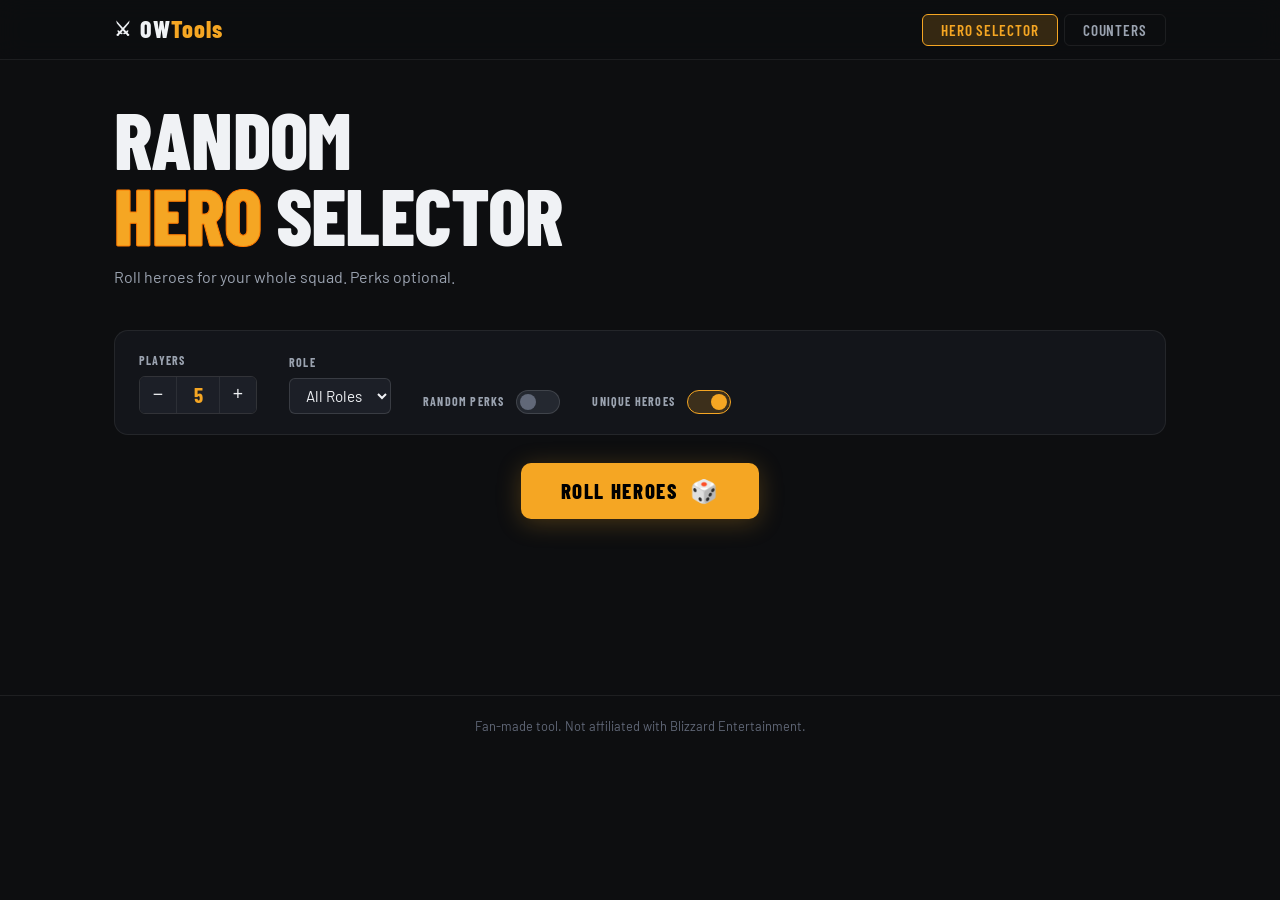
==== index.html @ 5c0a9e72 "Add files via upload" ====
<!DOCTYPE html>
<html lang="en">
<head>
  <meta charset="UTF-8" />
  <meta name="viewport" content="width=device-width, initial-scale=1.0" />
  <title>OW Hero Tools</title>
  <link rel="preconnect" href="https://fonts.googleapis.com" />
  <link rel="preconnect" href="https://fonts.gstatic.com" crossorigin />
  <link href="https://fonts.googleapis.com/css2?family=Barlow+Condensed:wght@400;600;700;800&family=Barlow:wght@400;500;600&display=swap" rel="stylesheet" />
  <link rel="stylesheet" href="style.css" />
</head>
<body>

  <!-- ======= SITE HEADER / NAV ======= -->
  <header class="site-header">
    <div class="header-inner">
      <a href="#" class="logo" onclick="showPage('selector'); return false;">
        <span class="logo-icon">⚔</span>
        <span class="logo-text">OW<span class="logo-accent">Tools</span></span>
      </a>
      <nav class="main-nav" aria-label="Main navigation">
        <button class="nav-btn active" data-page="selector" onclick="showPage('selector')">Hero Selector</button>
        <button class="nav-btn" data-page="counters" onclick="showPage('counters')">Counters</button>
      </nav>
    </div>
  </header>

  <main id="main-content">

    <!-- ====================== PAGE: HERO SELECTOR ====================== -->
    <section id="page-selector" class="page active" aria-label="Random Hero Selector">

      <div class="page-hero">
        <h1 class="page-title">Random<br /><em>Hero</em> Selector</h1>
        <p class="page-subtitle">Roll heroes for your whole squad. Perks optional.</p>
      </div>

      <!-- Controls -->
      <div class="controls-panel">
        <div class="control-group">
          <label class="control-label" for="player-count">Players</label>
          <div class="stepper" role="group" aria-label="Number of players">
            <button class="stepper-btn" id="dec-players" aria-label="Decrease players" onclick="changePlayerCount(-1)">−</button>
            <output class="stepper-val" id="player-count" aria-live="polite">5</output>
            <button class="stepper-btn" id="inc-players" aria-label="Increase players" onclick="changePlayerCount(1)">+</button>
          </div>
        </div>

        <div class="control-group">
          <label class="control-label" for="role-filter">Role</label>
          <select class="control-select" id="role-filter" onchange="applyFilters()">
            <option value="all">All Roles</option>
            <option value="Tank">Tank</option>
            <option value="Damage">Damage</option>
            <option value="Support">Support</option>
          </select>
        </div>

        <div class="control-group toggle-group">
          <label class="control-label" for="perks-toggle">Random Perks</label>
          <button
            class="toggle-btn"
            id="perks-toggle"
            role="switch"
            aria-checked="false"
            onclick="togglePerks()"
            aria-label="Toggle random perks"
          >
            <span class="toggle-knob"></span>
          </button>
        </div>

        <div class="control-group toggle-group">
          <label class="control-label" for="unique-toggle">Unique Heroes</label>
          <button
            class="toggle-btn"
            id="unique-toggle"
            role="switch"
            aria-checked="true"
            onclick="toggleUnique()"
            aria-label="Toggle unique heroes only"
          >
            <span class="toggle-knob"></span>
          </button>
        </div>
      </div>

      <!-- Roll button -->
      <div class="roll-wrap">
        <button class="roll-btn" id="roll-btn" onclick="rollHeroes()" aria-label="Roll random heroes">
          <span class="roll-btn-text">Roll Heroes</span>
          <span class="roll-btn-icon" aria-hidden="true">🎲</span>
        </button>
      </div>

      <!-- Results -->
      <section id="results-section" class="results-section" aria-label="Rolled hero results" aria-live="polite">
        <div class="results-grid" id="results-grid"></div>
      </section>

    </section>

    <!-- ====================== PAGE: COUNTERS ====================== -->
    <section id="page-counters" class="page" aria-label="Hero Counter Guide">

      <div class="page-hero">
        <h1 class="page-title">Hero<br /><em>Counters</em></h1>
        <p class="page-subtitle">Select a hero to see their matchups.</p>
      </div>

      <div class="counters-controls">
        <div class="search-wrap">
          <label class="sr-only" for="hero-search">Search heroes</label>
          <span class="search-icon" aria-hidden="true">🔍</span>
          <input type="search" id="hero-search" class="hero-search" placeholder="Search heroes…" oninput="filterCounterHeroes()" />
        </div>

        <div class="role-tabs" role="group" aria-label="Filter by role">
          <button class="role-tab active" data-role="all" onclick="setCounterRole('all', this)">All</button>
          <button class="role-tab" data-role="Tank" onclick="setCounterRole('Tank', this)">Tank</button>
          <button class="role-tab" data-role="Damage" onclick="setCounterRole('Damage', this)">Damage</button>
          <button class="role-tab" data-role="Support" onclick="setCounterRole('Support', this)">Support</button>
        </div>
      </div>

      <div class="hero-grid-wrap">
        <ul class="counter-hero-grid" id="counter-hero-grid" role="list" aria-label="Hero list"></ul>
      </div>

      <aside id="counter-detail" class="counter-detail" aria-label="Hero counter details" aria-live="polite"></aside>

    </section>

  </main>

  <footer class="site-footer">
    <p>Fan-made tool. Not affiliated with Blizzard Entertainment.</p>
  </footer>

  <script src="data.js"></script>
  <script src="app.js"></script>
</body>
</html>
---- style.css ----
/* ============================================================
   OW Hero Tools — style.css
   Dark, high-contrast, tactical aesthetic
   Fonts: Barlow Condensed (display) + Barlow (body)
   ============================================================ */

/* ─── Reset & Base ─── */
*, *::before, *::after { box-sizing: border-box; margin: 0; padding: 0; }

:root {
  --bg:        #0d0e10;
  --bg-2:      #13151a;
  --bg-3:      #1c1f27;
  --bg-4:      #242830;
  --border:    rgba(255,255,255,0.07);
  --border-md: rgba(255,255,255,0.13);
  --border-hi: rgba(255,255,255,0.22);

  --text:      #f0f2f5;
  --text-2:    #9ba3b0;
  --text-3:    #616878;

  --orange:    #f5a623;
  --orange-2:  #ff7a00;
  --orange-glow: rgba(245,166,35,0.18);
  --blue:      #4fc3f7;
  --blue-glow: rgba(79,195,247,0.15);
  --green:     #4caf7d;
  --green-bg:  rgba(76,175,125,0.12);
  --red:       #ef5350;
  --red-bg:    rgba(239,83,80,0.12);
  --purple:    #9b7cdb;

  --tank-color:    #4fc3f7;
  --damage-color:  #ef5350;
  --support-color: #4caf7d;

  --radius-sm: 6px;
  --radius-md: 10px;
  --radius-lg: 14px;
  --radius-xl: 20px;

  --font-display: 'Barlow Condensed', sans-serif;
  --font-body:    'Barlow', sans-serif;

  --header-h: 60px;
  --transition: 0.18s ease;
}

html { scroll-behavior: smooth; }

body {
  background: var(--bg);
  color: var(--text);
  font-family: var(--font-body);
  font-size: 16px;
  line-height: 1.6;
  min-height: 100vh;
  overflow-x: hidden;
}

/* ─── Screen-reader only ─── */
.sr-only {
  position: absolute;
  width: 1px; height: 1px;
  padding: 0; margin: -1px;
  overflow: hidden;
  clip: rect(0,0,0,0);
  white-space: nowrap;
  border: 0;
}

/* ─── Scrollbar ─── */
::-webkit-scrollbar { width: 6px; }
::-webkit-scrollbar-track { background: var(--bg-2); }
::-webkit-scrollbar-thumb { background: var(--bg-4); border-radius: 3px; }

/* ================================================================
   HEADER / NAV
   ================================================================ */
.site-header {
  position: sticky;
  top: 0;
  z-index: 100;
  height: var(--header-h);
  background: rgba(13,14,16,0.92);
  backdrop-filter: blur(12px);
  border-bottom: 1px solid var(--border);
}

.header-inner {
  max-width: 1100px;
  margin: 0 auto;
  padding: 0 1.5rem;
  height: 100%;
  display: flex;
  align-items: center;
  justify-content: space-between;
}

/* Logo */
.logo {
  display: flex;
  align-items: center;
  gap: 8px;
  text-decoration: none;
  font-family: var(--font-display);
  font-size: 1.5rem;
  font-weight: 800;
  letter-spacing: 0.04em;
  color: var(--text);
}
.logo-icon { font-size: 1.2rem; }
.logo-accent { color: var(--orange); }

/* Nav */
.main-nav { display: flex; gap: 6px; }

.nav-btn {
  background: transparent;
  border: 1px solid var(--border);
  color: var(--text-2);
  font-family: var(--font-display);
  font-size: 0.95rem;
  font-weight: 600;
  letter-spacing: 0.06em;
  text-transform: uppercase;
  padding: 6px 18px;
  border-radius: var(--radius-sm);
  cursor: pointer;
  transition: all var(--transition);
}
.nav-btn:hover { color: var(--text); border-color: var(--border-hi); background: var(--bg-3); }
.nav-btn.active {
  color: var(--orange);
  border-color: var(--orange);
  background: var(--orange-glow);
}

/* ================================================================
   PAGES
   ================================================================ */
.page { display: none; }
.page.active { display: block; }

main { max-width: 1100px; margin: 0 auto; padding: 2.5rem 1.5rem 4rem; }

/* ─── Page Hero ─── */
.page-hero { margin-bottom: 2.5rem; }

.page-title {
  font-family: var(--font-display);
  font-size: clamp(2.8rem, 7vw, 5rem);
  font-weight: 800;
  line-height: 0.95;
  letter-spacing: -0.01em;
  text-transform: uppercase;
  color: var(--text);
}
.page-title em {
  font-style: normal;
  color: var(--orange);
  -webkit-text-stroke: 1px var(--orange-2);
}

.page-subtitle {
  margin-top: 0.75rem;
  font-size: 1rem;
  color: var(--text-2);
}

/* ================================================================
   ROLE BADGES (shared)
   ================================================================ */
.hero-role-badge {
  display: inline-block;
  font-family: var(--font-display);
  font-size: 0.7rem;
  font-weight: 700;
  letter-spacing: 0.08em;
  text-transform: uppercase;
  padding: 2px 9px;
  border-radius: 99px;
}
.role-tank    { background: rgba(79,195,247,0.12); color: var(--tank-color);    border: 1px solid rgba(79,195,247,0.3); }
.role-damage  { background: rgba(239,83,80,0.12);  color: var(--damage-color);  border: 1px solid rgba(239,83,80,0.3); }
.role-support { background: rgba(76,175,125,0.12); color: var(--support-color); border: 1px solid rgba(76,175,125,0.3); }

/* ================================================================
   SELECTOR PAGE — CONTROLS
   ================================================================ */
.controls-panel {
  display: flex;
  flex-wrap: wrap;
  gap: 1rem 2rem;
  align-items: flex-end;
  background: var(--bg-2);
  border: 1px solid var(--border);
  border-radius: var(--radius-lg);
  padding: 1.25rem 1.5rem;
  margin-bottom: 1.75rem;
}

.control-group { display: flex; flex-direction: column; gap: 6px; }
.toggle-group  { flex-direction: row; align-items: center; gap: 12px; }

.control-label {
  font-family: var(--font-display);
  font-size: 0.75rem;
  font-weight: 700;
  letter-spacing: 0.1em;
  text-transform: uppercase;
  color: var(--text-2);
}

/* Stepper */
.stepper {
  display: flex;
  align-items: center;
  gap: 0;
  border: 1px solid var(--border-md);
  border-radius: var(--radius-sm);
  overflow: hidden;
}
.stepper-btn {
  background: var(--bg-3);
  border: none;
  color: var(--text);
  font-size: 1.1rem;
  width: 36px;
  height: 36px;
  cursor: pointer;
  transition: background var(--transition);
}
.stepper-btn:hover:not(:disabled) { background: var(--bg-4); }
.stepper-btn:disabled { opacity: 0.3; cursor: default; }
.stepper-val {
  min-width: 44px;
  height: 36px;
  display: flex;
  align-items: center;
  justify-content: center;
  font-family: var(--font-display);
  font-size: 1.3rem;
  font-weight: 700;
  background: var(--bg-3);
  border-left: 1px solid var(--border);
  border-right: 1px solid var(--border);
  color: var(--orange);
}

/* Select */
.control-select {
  background: var(--bg-3);
  border: 1px solid var(--border-md);
  border-radius: var(--radius-sm);
  color: var(--text);
  font-family: var(--font-body);
  font-size: 0.95rem;
  padding: 0 12px;
  height: 36px;
  cursor: pointer;
  outline: none;
  transition: border-color var(--transition);
}
.control-select:hover, .control-select:focus { border-color: var(--border-hi); }

/* Toggle */
.toggle-btn {
  position: relative;
  width: 44px;
  height: 24px;
  background: var(--bg-4);
  border: 1px solid var(--border-md);
  border-radius: 99px;
  cursor: pointer;
  transition: background var(--transition), border-color var(--transition);
  flex-shrink: 0;
}
.toggle-btn.on { background: var(--orange-glow); border-color: var(--orange); }
.toggle-knob {
  position: absolute;
  top: 3px; left: 3px;
  width: 16px; height: 16px;
  background: var(--text-3);
  border-radius: 50%;
  transition: transform var(--transition), background var(--transition);
}
.toggle-btn.on .toggle-knob { transform: translateX(20px); background: var(--orange); }

/* ─── Roll Button ─── */
.roll-wrap { display: flex; justify-content: center; margin-bottom: 2rem; }

.roll-btn {
  position: relative;
  display: flex;
  align-items: center;
  gap: 12px;
  background: var(--orange);
  color: #000;
  border: none;
  border-radius: var(--radius-md);
  font-family: var(--font-display);
  font-size: 1.3rem;
  font-weight: 800;
  letter-spacing: 0.08em;
  text-transform: uppercase;
  padding: 14px 40px;
  cursor: pointer;
  transition: transform 0.15s, box-shadow 0.15s, background 0.15s;
  box-shadow: 0 4px 24px rgba(245,166,35,0.25);
}
.roll-btn:hover {
  background: #ffc02a;
  transform: translateY(-2px);
  box-shadow: 0 8px 32px rgba(245,166,35,0.35);
}
.roll-btn:active { transform: translateY(0); }
.roll-btn-icon { font-size: 1.4rem; transition: transform 0.4s; }
.roll-btn.rolling .roll-btn-icon { animation: spin 0.5s ease-out; }

@keyframes spin {
  0%   { transform: rotate(0deg) scale(1); }
  50%  { transform: rotate(180deg) scale(1.3); }
  100% { transform: rotate(360deg) scale(1); }
}

/* ─── Results Grid ─── */
.results-section { min-height: 80px; }

.results-grid {
  display: grid;
  grid-template-columns: repeat(auto-fill, minmax(170px, 1fr));
  gap: 14px;
}

.result-card {
  background: var(--bg-2);
  border: 1px solid var(--border);
  border-radius: var(--radius-lg);
  padding: 1.2rem 1rem;
  text-align: center;
  animation: cardIn 0.35s ease both;
  transition: border-color var(--transition), transform var(--transition);
}
.result-card:hover { border-color: var(--border-hi); transform: translateY(-2px); }

@keyframes cardIn {
  from { opacity: 0; transform: translateY(16px) scale(0.96); }
  to   { opacity: 1; transform: translateY(0) scale(1); }
}

.result-card-header {
  display: flex;
  justify-content: space-between;
  align-items: center;
  margin-bottom: 0.75rem;
}
.player-label {
  font-family: var(--font-display);
  font-size: 0.75rem;
  font-weight: 700;
  letter-spacing: 0.1em;
  color: var(--text-3);
}

.hero-icon-large { font-size: 2.8rem; margin-bottom: 0.5rem; line-height: 1; }

.hero-name {
  font-family: var(--font-display);
  font-size: 1.2rem;
  font-weight: 700;
  letter-spacing: 0.03em;
  color: var(--text);
  margin-bottom: 0.5rem;
}

/* Perks */
.perk-section {
  margin-top: 0.75rem;
  padding-top: 0.75rem;
  border-top: 1px solid var(--border);
  display: flex;
  flex-direction: column;
  gap: 6px;
  text-align: left;
}
.perk-row { display: flex; align-items: flex-start; gap: 7px; }
.perk-badge {
  flex-shrink: 0;
  font-family: var(--font-display);
  font-size: 0.6rem;
  font-weight: 700;
  letter-spacing: 0.08em;
  text-transform: uppercase;
  padding: 2px 6px;
  border-radius: 99px;
  margin-top: 2px;
}
.perk-badge.minor { background: rgba(79,195,247,0.1); color: var(--blue); border: 1px solid rgba(79,195,247,0.25); }
.perk-badge.major { background: rgba(245,166,35,0.1); color: var(--orange); border: 1px solid rgba(245,166,35,0.25); }
.perk-name { font-size: 0.78rem; color: var(--text-2); line-height: 1.4; }

.error-msg {
  color: var(--red);
  font-size: 0.95rem;
  padding: 1rem;
  text-align: center;
  width: 100%;
}

/* ================================================================
   COUNTERS PAGE
   ================================================================ */
.counters-controls {
  display: flex;
  flex-wrap: wrap;
  gap: 1rem;
  align-items: center;
  margin-bottom: 1.5rem;
}

.search-wrap {
  position: relative;
  flex: 1;
  min-width: 200px;
  max-width: 320px;
}
.search-icon {
  position: absolute;
  left: 12px;
  top: 50%;
  transform: translateY(-50%);
  font-size: 0.9rem;
  pointer-events: none;
}
.hero-search {
  width: 100%;
  background: var(--bg-2);
  border: 1px solid var(--border-md);
  border-radius: var(--radius-sm);
  color: var(--text);
  font-family: var(--font-body);
  font-size: 0.9rem;
  padding: 8px 12px 8px 36px;
  outline: none;
  transition: border-color var(--transition);
}
.hero-search:focus { border-color: var(--border-hi); }
.hero-search::placeholder { color: var(--text-3); }

.role-tabs { display: flex; gap: 6px; flex-wrap: wrap; }
.role-tab {
  background: transparent;
  border: 1px solid var(--border);
  color: var(--text-2);
  font-family: var(--font-display);
  font-size: 0.85rem;
  font-weight: 600;
  letter-spacing: 0.06em;
  text-transform: uppercase;
  padding: 6px 16px;
  border-radius: 99px;
  cursor: pointer;
  transition: all var(--transition);
}
.role-tab:hover { color: var(--text); border-color: var(--border-hi); }
.role-tab.active { color: var(--orange); border-color: var(--orange); background: var(--orange-glow); }

/* Hero grid */
.hero-grid-wrap { margin-bottom: 1.5rem; }

.counter-hero-grid {
  display: grid;
  grid-template-columns: repeat(auto-fill, minmax(130px, 1fr));
  gap: 10px;
  list-style: none;
}

.counter-hero-card {
  background: var(--bg-2);
  border: 1px solid var(--border);
  border-radius: var(--radius-md);
  padding: 1rem 0.75rem;
  text-align: center;
  cursor: pointer;
  transition: all var(--transition);
  display: flex;
  flex-direction: column;
  align-items: center;
  gap: 5px;
}
.counter-hero-card:hover { border-color: var(--border-hi); transform: translateY(-2px); }
.counter-hero-card:focus-visible { outline: 2px solid var(--orange); outline-offset: 2px; }
.counter-hero-card.selected { border: 2px solid var(--orange); background: var(--orange-glow); }

.c-hero-icon { font-size: 2rem; line-height: 1; }
.c-hero-name {
  font-family: var(--font-display);
  font-size: 0.85rem;
  font-weight: 700;
  color: var(--text);
}
.c-hero-role {
  font-family: var(--font-display);
  font-size: 0.65rem;
  font-weight: 600;
  letter-spacing: 0.06em;
  text-transform: uppercase;
  color: var(--text-3);
}

/* Counter Detail */
.counter-detail {
  background: var(--bg-2);
  border: 1px solid var(--border);
  border-radius: var(--radius-xl);
  overflow: hidden;
}
.counter-detail:empty { display: none; }

.detail-inner { padding: 1.75rem 2rem; }

.detail-header {
  display: flex;
  align-items: center;
  gap: 1rem;
  margin-bottom: 1.5rem;
  padding-bottom: 1.25rem;
  border-bottom: 1px solid var(--border);
}
.detail-icon { font-size: 3rem; line-height: 1; }
.detail-name {
  font-family: var(--font-display);
  font-size: 1.8rem;
  font-weight: 800;
  letter-spacing: 0.02em;
  color: var(--text);
  margin-bottom: 4px;
}

.counters-grid {
  display: grid;
  grid-template-columns: 1fr 1fr;
  gap: 1.5rem;
  margin-bottom: 1.25rem;
}

.counters-col-heading {
  font-family: var(--font-display);
  font-size: 0.75rem;
  font-weight: 700;
  letter-spacing: 0.1em;
  text-transform: uppercase;
  margin-bottom: 10px;
}
.beats-heading { color: var(--green); }
.loses-heading { color: var(--red); }

.counter-list { list-style: none; display: flex; flex-direction: column; gap: 7px; }

.counter-item {
  display: flex;
  align-items: center;
  gap: 8px;
  padding: 8px 12px;
  border-radius: var(--radius-sm);
  font-size: 0.9rem;
  font-weight: 500;
}
.counter-item.beats { background: var(--green-bg); color: var(--green); }
.counter-item.loses { background: var(--red-bg);   color: var(--red); }
.ci-icon { font-size: 1.2rem; flex-shrink: 0; }
.ci-name { font-family: var(--font-display); font-size: 1rem; font-weight: 600; }

.tip-box {
  background: var(--bg-3);
  border-left: 3px solid var(--orange);
  border-radius: 0 var(--radius-sm) var(--radius-sm) 0;
  padding: 0.9rem 1.1rem;
  font-size: 0.9rem;
  color: var(--text-2);
  line-height: 1.65;
}
.tip-box strong { color: var(--orange); font-weight: 600; }

/* ================================================================
   FOOTER
   ================================================================ */
.site-footer {
  border-top: 1px solid var(--border);
  padding: 1.25rem 1.5rem;
  text-align: center;
  font-size: 0.8rem;
  color: var(--text-3);
}

/* ================================================================
   RESPONSIVE
   ================================================================ */
@media (max-width: 640px) {
  main { padding: 1.5rem 1rem 3rem; }

  .controls-panel { flex-direction: column; gap: 1rem; }
  .counters-controls { flex-direction: column; align-items: stretch; }
  .search-wrap { max-width: 100%; }

  .counters-grid { grid-template-columns: 1fr; }

  .page-title { font-size: 2.5rem; }

  .results-grid { grid-template-columns: repeat(auto-fill, minmax(140px, 1fr)); }
  .counter-hero-grid { grid-template-columns: repeat(auto-fill, minmax(110px, 1fr)); }

  .detail-inner { padding: 1.25rem; }
}
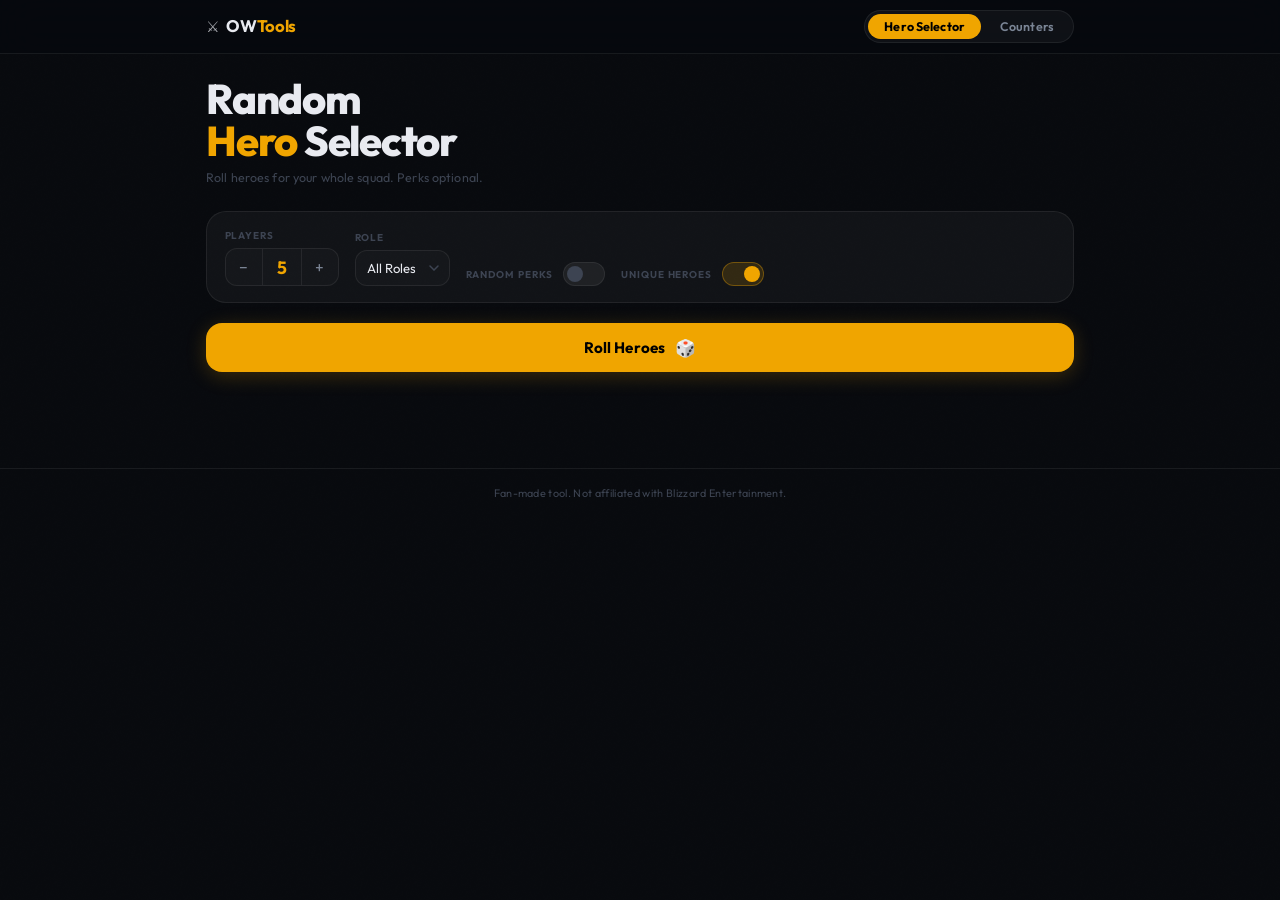
==== commit a4246abe: "Add files via upload" ====
--- a/index.html
+++ b/index.html
@@ -6,7 +6,7 @@
   <title>OW Hero Tools</title>
   <link rel="preconnect" href="https://fonts.googleapis.com" />
   <link rel="preconnect" href="https://fonts.gstatic.com" crossorigin />
-  <link href="https://fonts.googleapis.com/css2?family=Barlow+Condensed:wght@400;600;700;800&family=Barlow:wght@400;500;600&display=swap" rel="stylesheet" />
+  <link href="https://fonts.googleapis.com/css2?family=Outfit:wght@400;500;600;700;800&display=swap" rel="stylesheet" />
   <link rel="stylesheet" href="style.css" />
 </head>
 <body>
@@ -137,6 +137,20 @@
     <p>Fan-made tool. Not affiliated with Blizzard Entertainment.</p>
   </footer>
 
+  <!-- Bottom tab bar (mobile only, shown via CSS) -->
+  <nav class="bottom-nav" aria-label="Mobile navigation">
+    <div class="bottom-nav-inner">
+      <button class="tab-btn active" data-page="selector" onclick="showPage('selector')" aria-label="Hero Selector">
+        <span class="tab-icon" aria-hidden="true">🎲</span>
+        <span>Selector</span>
+      </button>
+      <button class="tab-btn" data-page="counters" onclick="showPage('counters')" aria-label="Hero Counters">
+        <span class="tab-icon" aria-hidden="true">⚔️</span>
+        <span>Counters</span>
+      </button>
+    </div>
+  </nav>
+
   <script src="data.js"></script>
   <script src="app.js"></script>
 </body>
--- a/style.css
+++ b/style.css
@@ -1,141 +1,195 @@
 /* ============================================================
-   OW Hero Tools — style.css
-   Dark, high-contrast, tactical aesthetic
-   Fonts: Barlow Condensed (display) + Barlow (body)
+   OW Hero Tools — style.css  v3
+   Designed for: 2nd screen / phone (compact, glanceable)
+   Aesthetic: deep dark, frosted glass, warm amber accent
+   Font: Geist (display+body via Google Fonts fallback chain)
    ============================================================ */
 
-/* ─── Reset & Base ─── */
+@import url('https://fonts.googleapis.com/css2?family=Outfit:wght@400;500;600;700;800&display=swap');
+
+/* ─── Reset ─── */
 *, *::before, *::after { box-sizing: border-box; margin: 0; padding: 0; }
 
+/* ─── Tokens ─── */
 :root {
-  --bg:        #0d0e10;
-  --bg-2:      #13151a;
-  --bg-3:      #1c1f27;
-  --bg-4:      #242830;
-  --border:    rgba(255,255,255,0.07);
-  --border-md: rgba(255,255,255,0.13);
-  --border-hi: rgba(255,255,255,0.22);
-
-  --text:      #f0f2f5;
-  --text-2:    #9ba3b0;
-  --text-3:    #616878;
-
-  --orange:    #f5a623;
-  --orange-2:  #ff7a00;
-  --orange-glow: rgba(245,166,35,0.18);
-  --blue:      #4fc3f7;
-  --blue-glow: rgba(79,195,247,0.15);
-  --green:     #4caf7d;
-  --green-bg:  rgba(76,175,125,0.12);
-  --red:       #ef5350;
-  --red-bg:    rgba(239,83,80,0.12);
-  --purple:    #9b7cdb;
-
-  --tank-color:    #4fc3f7;
-  --damage-color:  #ef5350;
-  --support-color: #4caf7d;
-
-  --radius-sm: 6px;
-  --radius-md: 10px;
-  --radius-lg: 14px;
-  --radius-xl: 20px;
-
-  --font-display: 'Barlow Condensed', sans-serif;
-  --font-body:    'Barlow', sans-serif;
-
-  --header-h: 60px;
-  --transition: 0.18s ease;
-}
-
-html { scroll-behavior: smooth; }
+  --bg:           #07090d;
+  --surface:      rgba(255,255,255,0.04);
+  --surface-hi:   rgba(255,255,255,0.07);
+  --surface-press:rgba(255,255,255,0.02);
+
+  --border:       rgba(255,255,255,0.07);
+  --border-hi:    rgba(255,255,255,0.15);
+
+  --text:         #e8eaf0;
+  --text-2:       #7a8494;
+  --text-3:       #3d4452;
+
+  --accent:       #f0a500;
+  --accent-dim:   rgba(240,165,0,0.08);
+  --accent-soft:  rgba(240,165,0,0.15);
+  --accent-glow:  0 0 24px rgba(240,165,0,0.3);
+
+  --tank:         #3db8e8;
+  --damage:       #e84040;
+  --support:      #34c472;
+  --green:        #34c472;
+  --green-bg:     rgba(52,196,114,0.08);
+  --red:          #e84040;
+  --red-bg:       rgba(232,64,64,0.08);
+
+  --r-sm:  8px;
+  --r-md:  12px;
+  --r-lg:  16px;
+  --r-xl:  20px;
+  --r-pill:99px;
+
+  --font: 'Outfit', system-ui, -apple-system, sans-serif;
+
+  --t: 0.16s;
+  --ease: cubic-bezier(0.25, 1, 0.5, 1);
+
+  --header-h: 54px;
+  --tab-h:    58px;          /* bottom tab bar on mobile */
+}
+
+/* ─── Base ─── */
+html { scroll-behavior: smooth; color-scheme: dark; -webkit-tap-highlight-color: transparent; }
 
 body {
+  font-family: var(--font);
+  font-size: 14px;
+  line-height: 1.55;
+  color: var(--text);
   background: var(--bg);
-  color: var(--text);
-  font-family: var(--font-body);
-  font-size: 16px;
-  line-height: 1.6;
-  min-height: 100vh;
+  min-height: 100dvh;
   overflow-x: hidden;
 }
 
-/* ─── Screen-reader only ─── */
+/* Subtle noise texture overlay */
+body::before {
+  content: '';
+  position: fixed;
+  inset: 0;
+  pointer-events: none;
+  z-index: 0;
+  opacity: 0.025;
+  background-image: url("data:image/svg+xml,%3Csvg viewBox='0 0 200 200' xmlns='http://www.w3.org/2000/svg'%3E%3Cfilter id='n'%3E%3CfeTurbulence type='fractalNoise' baseFrequency='0.9' numOctaves='4' stitchTiles='stitch'/%3E%3C/filter%3E%3Crect width='100%25' height='100%25' filter='url(%23n)'/%3E%3C/svg%3E");
+  background-size: 180px;
+}
+
+/* sr-only */
 .sr-only {
-  position: absolute;
-  width: 1px; height: 1px;
-  padding: 0; margin: -1px;
-  overflow: hidden;
-  clip: rect(0,0,0,0);
-  white-space: nowrap;
-  border: 0;
-}
-
-/* ─── Scrollbar ─── */
-::-webkit-scrollbar { width: 6px; }
-::-webkit-scrollbar-track { background: var(--bg-2); }
-::-webkit-scrollbar-thumb { background: var(--bg-4); border-radius: 3px; }
-
-/* ================================================================
-   HEADER / NAV
+  position: absolute; width: 1px; height: 1px;
+  padding: 0; margin: -1px; overflow: hidden;
+  clip: rect(0,0,0,0); white-space: nowrap; border: 0;
+}
+
+/* Scrollbar */
+::-webkit-scrollbar { width: 4px; }
+::-webkit-scrollbar-thumb { background: rgba(255,255,255,0.1); border-radius: 99px; }
+
+/* ================================================================
+   HEADER — slim, stays out of the way
    ================================================================ */
 .site-header {
   position: sticky;
   top: 0;
   z-index: 100;
   height: var(--header-h);
-  background: rgba(13,14,16,0.92);
-  backdrop-filter: blur(12px);
+  background: rgba(7,9,13,0.85);
+  backdrop-filter: blur(20px) saturate(160%);
+  -webkit-backdrop-filter: blur(20px) saturate(160%);
   border-bottom: 1px solid var(--border);
 }
 
 .header-inner {
-  max-width: 1100px;
+  max-width: 900px;
   margin: 0 auto;
-  padding: 0 1.5rem;
+  padding: 0 1rem;
   height: 100%;
   display: flex;
   align-items: center;
   justify-content: space-between;
 }
 
-/* Logo */
 .logo {
   display: flex;
   align-items: center;
-  gap: 8px;
+  gap: 7px;
   text-decoration: none;
-  font-family: var(--font-display);
-  font-size: 1.5rem;
-  font-weight: 800;
-  letter-spacing: 0.04em;
+  font-size: 1.05rem;
+  font-weight: 700;
   color: var(--text);
-}
-.logo-icon { font-size: 1.2rem; }
-.logo-accent { color: var(--orange); }
-
-/* Nav */
-.main-nav { display: flex; gap: 6px; }
+  letter-spacing: -0.02em;
+}
+.logo-icon { opacity: 0.7; font-size: 0.95rem; }
+.logo-accent { color: var(--accent); }
+
+/* Pill nav — desktop only (mobile gets bottom tabs) */
+.main-nav {
+  display: flex;
+  gap: 3px;
+  background: var(--surface);
+  border: 1px solid var(--border);
+  border-radius: var(--r-pill);
+  padding: 3px;
+}
 
 .nav-btn {
   background: transparent;
-  border: 1px solid var(--border);
+  border: none;
   color: var(--text-2);
-  font-family: var(--font-display);
-  font-size: 0.95rem;
+  font-family: var(--font);
+  font-size: 0.78rem;
   font-weight: 600;
-  letter-spacing: 0.06em;
+  letter-spacing: 0.01em;
+  padding: 5px 16px;
+  border-radius: var(--r-pill);
+  cursor: pointer;
+  transition: all var(--t) var(--ease);
+  white-space: nowrap;
+}
+.nav-btn:hover { color: var(--text); background: var(--surface-hi); }
+.nav-btn.active { color: #000; background: var(--accent); font-weight: 700; }
+
+/* ─── Bottom tab bar (mobile) ─── */
+.bottom-nav {
+  display: none;
+  position: fixed;
+  bottom: 0; left: 0; right: 0;
+  z-index: 200;
+  height: var(--tab-h);
+  background: rgba(7,9,13,0.92);
+  backdrop-filter: blur(20px);
+  -webkit-backdrop-filter: blur(20px);
+  border-top: 1px solid var(--border);
+  padding-bottom: env(safe-area-inset-bottom);
+}
+.bottom-nav-inner {
+  display: flex;
+  height: 100%;
+}
+.tab-btn {
+  flex: 1;
+  display: flex;
+  flex-direction: column;
+  align-items: center;
+  justify-content: center;
+  gap: 3px;
+  background: transparent;
+  border: none;
+  color: var(--text-3);
+  font-family: var(--font);
+  font-size: 0.6rem;
+  font-weight: 600;
+  letter-spacing: 0.05em;
   text-transform: uppercase;
-  padding: 6px 18px;
-  border-radius: var(--radius-sm);
-  cursor: pointer;
-  transition: all var(--transition);
-}
-.nav-btn:hover { color: var(--text); border-color: var(--border-hi); background: var(--bg-3); }
-.nav-btn.active {
-  color: var(--orange);
-  border-color: var(--orange);
-  background: var(--orange-glow);
-}
+  cursor: pointer;
+  transition: color var(--t);
+  padding-bottom: 4px;
+}
+.tab-btn.active { color: var(--accent); }
+.tab-icon { font-size: 1.3rem; line-height: 1; }
 
 /* ================================================================
    PAGES
@@ -143,211 +197,219 @@
 .page { display: none; }
 .page.active { display: block; }
 
-main { max-width: 1100px; margin: 0 auto; padding: 2.5rem 1.5rem 4rem; }
-
-/* ─── Page Hero ─── */
-.page-hero { margin-bottom: 2.5rem; }
+main {
+  max-width: 900px;
+  margin: 0 auto;
+  padding: 1.5rem 1rem 2rem;
+  position: relative;
+  z-index: 1;
+}
+
+/* ─── Page header — compact ─── */
+.page-hero { margin-bottom: 1.5rem; }
 
 .page-title {
-  font-family: var(--font-display);
-  font-size: clamp(2.8rem, 7vw, 5rem);
+  font-size: clamp(1.8rem, 5vw, 2.6rem);
   font-weight: 800;
-  line-height: 0.95;
-  letter-spacing: -0.01em;
-  text-transform: uppercase;
+  line-height: 1;
+  letter-spacing: -0.03em;
   color: var(--text);
 }
-.page-title em {
-  font-style: normal;
-  color: var(--orange);
-  -webkit-text-stroke: 1px var(--orange-2);
-}
+.page-title em { font-style: normal; color: var(--accent); }
 
 .page-subtitle {
-  margin-top: 0.75rem;
-  font-size: 1rem;
-  color: var(--text-2);
-}
-
-/* ================================================================
-   ROLE BADGES (shared)
+  margin-top: 0.4rem;
+  font-size: 0.78rem;
+  color: var(--text-3);
+  letter-spacing: 0.01em;
+}
+
+/* ================================================================
+   ROLE BADGES
    ================================================================ */
 .hero-role-badge {
   display: inline-block;
-  font-family: var(--font-display);
-  font-size: 0.7rem;
-  font-weight: 700;
-  letter-spacing: 0.08em;
+  font-size: 0.6rem;
+  font-weight: 700;
+  letter-spacing: 0.07em;
   text-transform: uppercase;
-  padding: 2px 9px;
-  border-radius: 99px;
-}
-.role-tank    { background: rgba(79,195,247,0.12); color: var(--tank-color);    border: 1px solid rgba(79,195,247,0.3); }
-.role-damage  { background: rgba(239,83,80,0.12);  color: var(--damage-color);  border: 1px solid rgba(239,83,80,0.3); }
-.role-support { background: rgba(76,175,125,0.12); color: var(--support-color); border: 1px solid rgba(76,175,125,0.3); }
-
-/* ================================================================
-   SELECTOR PAGE — CONTROLS
+  padding: 2px 8px;
+  border-radius: var(--r-pill);
+}
+.role-tank    { background: rgba(61,184,232,0.1);  color: var(--tank);    border: 1px solid rgba(61,184,232,0.18); }
+.role-damage  { background: rgba(232,64,64,0.1);   color: var(--damage);  border: 1px solid rgba(232,64,64,0.18); }
+.role-support { background: rgba(52,196,114,0.1);  color: var(--support); border: 1px solid rgba(52,196,114,0.18); }
+
+/* ================================================================
+   CONTROLS PANEL — compact row of chips
    ================================================================ */
 .controls-panel {
   display: flex;
   flex-wrap: wrap;
-  gap: 1rem 2rem;
+  gap: 8px 16px;
   align-items: flex-end;
-  background: var(--bg-2);
-  border: 1px solid var(--border);
-  border-radius: var(--radius-lg);
-  padding: 1.25rem 1.5rem;
-  margin-bottom: 1.75rem;
-}
-
-.control-group { display: flex; flex-direction: column; gap: 6px; }
-.toggle-group  { flex-direction: row; align-items: center; gap: 12px; }
+  background: var(--surface);
+  border: 1px solid var(--border);
+  border-radius: var(--r-xl);
+  padding: 1rem 1.1rem;
+  margin-bottom: 1.25rem;
+}
+
+.control-group { display: flex; flex-direction: column; gap: 5px; }
+.toggle-group  { flex-direction: row; align-items: center; gap: 10px; }
 
 .control-label {
-  font-family: var(--font-display);
-  font-size: 0.75rem;
-  font-weight: 700;
-  letter-spacing: 0.1em;
+  font-size: 0.62rem;
+  font-weight: 700;
+  letter-spacing: 0.09em;
   text-transform: uppercase;
-  color: var(--text-2);
+  color: var(--text-3);
 }
 
 /* Stepper */
 .stepper {
   display: flex;
   align-items: center;
-  gap: 0;
-  border: 1px solid var(--border-md);
-  border-radius: var(--radius-sm);
+  background: var(--surface-press);
+  border: 1px solid var(--border);
+  border-radius: var(--r-md);
   overflow: hidden;
 }
 .stepper-btn {
-  background: var(--bg-3);
+  background: transparent;
   border: none;
-  color: var(--text);
-  font-size: 1.1rem;
+  color: var(--text-2);
+  font-family: var(--font);
+  font-size: 1rem;
   width: 36px;
   height: 36px;
   cursor: pointer;
-  transition: background var(--transition);
-}
-.stepper-btn:hover:not(:disabled) { background: var(--bg-4); }
-.stepper-btn:disabled { opacity: 0.3; cursor: default; }
+  transition: color var(--t), background var(--t);
+}
+.stepper-btn:hover:not(:disabled) { color: var(--text); background: var(--surface-hi); }
+.stepper-btn:disabled { opacity: 0.2; cursor: default; }
 .stepper-val {
-  min-width: 44px;
+  min-width: 40px;
   height: 36px;
   display: flex;
   align-items: center;
   justify-content: center;
-  font-family: var(--font-display);
-  font-size: 1.3rem;
-  font-weight: 700;
-  background: var(--bg-3);
+  font-size: 1.1rem;
+  font-weight: 700;
+  color: var(--accent);
   border-left: 1px solid var(--border);
   border-right: 1px solid var(--border);
-  color: var(--orange);
 }
 
 /* Select */
 .control-select {
-  background: var(--bg-3);
-  border: 1px solid var(--border-md);
-  border-radius: var(--radius-sm);
+  appearance: none;
+  background: var(--surface-press);
+  background-image: url("data:image/svg+xml,%3Csvg xmlns='http://www.w3.org/2000/svg' width='10' height='6' viewBox='0 0 10 6'%3E%3Cpath d='M1 1l4 4 4-4' stroke='%233d4452' stroke-width='1.5' fill='none' stroke-linecap='round'/%3E%3C/svg%3E");
+  background-repeat: no-repeat;
+  background-position: right 10px center;
+  border: 1px solid var(--border);
+  border-radius: var(--r-md);
   color: var(--text);
-  font-family: var(--font-body);
-  font-size: 0.95rem;
-  padding: 0 12px;
+  font-family: var(--font);
+  font-size: 0.82rem;
+  padding: 0 30px 0 11px;
   height: 36px;
   cursor: pointer;
   outline: none;
-  transition: border-color var(--transition);
-}
-.control-select:hover, .control-select:focus { border-color: var(--border-hi); }
+  transition: border-color var(--t);
+}
+.control-select:focus { border-color: var(--border-hi); }
+.control-select option { background: #111318; }
 
 /* Toggle */
 .toggle-btn {
   position: relative;
-  width: 44px;
+  width: 42px;
   height: 24px;
-  background: var(--bg-4);
-  border: 1px solid var(--border-md);
-  border-radius: 99px;
-  cursor: pointer;
-  transition: background var(--transition), border-color var(--transition);
+  background: rgba(255,255,255,0.06);
+  border: 1px solid var(--border);
+  border-radius: var(--r-pill);
+  cursor: pointer;
+  transition: background var(--t), border-color var(--t);
   flex-shrink: 0;
 }
-.toggle-btn.on { background: var(--orange-glow); border-color: var(--orange); }
+.toggle-btn.on { background: var(--accent-soft); border-color: rgba(240,165,0,0.35); }
 .toggle-knob {
   position: absolute;
   top: 3px; left: 3px;
   width: 16px; height: 16px;
   background: var(--text-3);
   border-radius: 50%;
-  transition: transform var(--transition), background var(--transition);
-}
-.toggle-btn.on .toggle-knob { transform: translateX(20px); background: var(--orange); }
-
-/* ─── Roll Button ─── */
-.roll-wrap { display: flex; justify-content: center; margin-bottom: 2rem; }
+  transition: transform var(--t) var(--ease), background var(--t);
+}
+.toggle-btn.on .toggle-knob { transform: translateX(18px); background: var(--accent); }
+
+/* ================================================================
+   ROLL BUTTON — big, thumb-friendly
+   ================================================================ */
+.roll-wrap {
+  display: flex;
+  justify-content: stretch;
+  margin-bottom: 1.5rem;
+}
 
 .roll-btn {
-  position: relative;
-  display: flex;
-  align-items: center;
-  gap: 12px;
-  background: var(--orange);
+  flex: 1;
+  display: flex;
+  align-items: center;
+  justify-content: center;
+  gap: 10px;
+  background: var(--accent);
   color: #000;
   border: none;
-  border-radius: var(--radius-md);
-  font-family: var(--font-display);
-  font-size: 1.3rem;
-  font-weight: 800;
-  letter-spacing: 0.08em;
-  text-transform: uppercase;
-  padding: 14px 40px;
-  cursor: pointer;
-  transition: transform 0.15s, box-shadow 0.15s, background 0.15s;
-  box-shadow: 0 4px 24px rgba(245,166,35,0.25);
-}
-.roll-btn:hover {
-  background: #ffc02a;
-  transform: translateY(-2px);
-  box-shadow: 0 8px 32px rgba(245,166,35,0.35);
-}
-.roll-btn:active { transform: translateY(0); }
-.roll-btn-icon { font-size: 1.4rem; transition: transform 0.4s; }
-.roll-btn.rolling .roll-btn-icon { animation: spin 0.5s ease-out; }
+  border-radius: var(--r-lg);
+  font-family: var(--font);
+  font-size: 0.95rem;
+  font-weight: 700;
+  letter-spacing: 0.01em;
+  padding: 14px 24px;
+  cursor: pointer;
+  transition: transform var(--t) var(--ease), box-shadow var(--t), filter var(--t);
+  box-shadow: 0 4px 20px rgba(240,165,0,0.22);
+  touch-action: manipulation;
+}
+.roll-btn:hover   { filter: brightness(1.08); box-shadow: var(--accent-glow); }
+.roll-btn:active  { transform: scale(0.98); filter: brightness(0.95); }
+.roll-btn-icon    { font-size: 1.05rem; }
+.roll-btn.rolling .roll-btn-icon { animation: spin 0.5s var(--ease); }
 
 @keyframes spin {
   0%   { transform: rotate(0deg) scale(1); }
-  50%  { transform: rotate(180deg) scale(1.3); }
+  45%  { transform: rotate(200deg) scale(1.2); }
   100% { transform: rotate(360deg) scale(1); }
 }
 
-/* ─── Results Grid ─── */
-.results-section { min-height: 80px; }
+/* ================================================================
+   RESULT CARDS — compact, scannable
+   ================================================================ */
+.results-section { min-height: 40px; }
 
 .results-grid {
   display: grid;
-  grid-template-columns: repeat(auto-fill, minmax(170px, 1fr));
-  gap: 14px;
+  grid-template-columns: repeat(auto-fill, minmax(140px, 1fr));
+  gap: 8px;
 }
 
 .result-card {
-  background: var(--bg-2);
-  border: 1px solid var(--border);
-  border-radius: var(--radius-lg);
-  padding: 1.2rem 1rem;
+  background: var(--surface);
+  border: 1px solid var(--border);
+  border-radius: var(--r-lg);
+  padding: 1rem 0.85rem 0.9rem;
   text-align: center;
-  animation: cardIn 0.35s ease both;
-  transition: border-color var(--transition), transform var(--transition);
-}
-.result-card:hover { border-color: var(--border-hi); transform: translateY(-2px); }
+  animation: cardIn 0.35s var(--ease) both;
+  transition: border-color var(--t), background var(--t), transform var(--t);
+}
+.result-card:hover { background: var(--surface-hi); border-color: var(--border-hi); transform: translateY(-2px); }
 
 @keyframes cardIn {
-  from { opacity: 0; transform: translateY(16px) scale(0.96); }
-  to   { opacity: 1; transform: translateY(0) scale(1); }
+  from { opacity: 0; transform: translateY(14px) scale(0.95); }
+  to   { opacity: 1; transform: none; }
 }
 
 .result-card-header {
@@ -356,58 +418,51 @@
   align-items: center;
   margin-bottom: 0.75rem;
 }
+
 .player-label {
-  font-family: var(--font-display);
-  font-size: 0.75rem;
+  font-size: 0.6rem;
   font-weight: 700;
   letter-spacing: 0.1em;
+  text-transform: uppercase;
   color: var(--text-3);
 }
 
-.hero-icon-large { font-size: 2.8rem; margin-bottom: 0.5rem; line-height: 1; }
+.hero-icon-large { font-size: 2.5rem; line-height: 1; margin-bottom: 0.45rem; }
 
 .hero-name {
-  font-family: var(--font-display);
-  font-size: 1.2rem;
-  font-weight: 700;
-  letter-spacing: 0.03em;
+  font-size: 0.95rem;
+  font-weight: 700;
+  letter-spacing: -0.02em;
   color: var(--text);
-  margin-bottom: 0.5rem;
+  margin-bottom: 0.4rem;
 }
 
 /* Perks */
 .perk-section {
-  margin-top: 0.75rem;
-  padding-top: 0.75rem;
+  margin-top: 0.7rem;
+  padding-top: 0.7rem;
   border-top: 1px solid var(--border);
   display: flex;
   flex-direction: column;
   gap: 6px;
   text-align: left;
 }
-.perk-row { display: flex; align-items: flex-start; gap: 7px; }
+.perk-row { display: flex; align-items: flex-start; gap: 6px; }
 .perk-badge {
   flex-shrink: 0;
-  font-family: var(--font-display);
-  font-size: 0.6rem;
-  font-weight: 700;
-  letter-spacing: 0.08em;
+  font-size: 0.55rem;
+  font-weight: 700;
+  letter-spacing: 0.07em;
   text-transform: uppercase;
   padding: 2px 6px;
-  border-radius: 99px;
+  border-radius: var(--r-pill);
   margin-top: 2px;
 }
-.perk-badge.minor { background: rgba(79,195,247,0.1); color: var(--blue); border: 1px solid rgba(79,195,247,0.25); }
-.perk-badge.major { background: rgba(245,166,35,0.1); color: var(--orange); border: 1px solid rgba(245,166,35,0.25); }
-.perk-name { font-size: 0.78rem; color: var(--text-2); line-height: 1.4; }
-
-.error-msg {
-  color: var(--red);
-  font-size: 0.95rem;
-  padding: 1rem;
-  text-align: center;
-  width: 100%;
-}
+.perk-badge.minor { background: rgba(61,184,232,0.1); color: var(--tank);   border: 1px solid rgba(61,184,232,0.2); }
+.perk-badge.major { background: var(--accent-dim);    color: var(--accent); border: 1px solid rgba(240,165,0,0.2); }
+.perk-name { font-size: 0.7rem; color: var(--text-2); line-height: 1.4; }
+
+.error-msg { color: var(--red); font-size: 0.85rem; padding: 1rem; text-align: center; width: 100%; }
 
 /* ================================================================
    COUNTERS PAGE
@@ -415,202 +470,215 @@
 .counters-controls {
   display: flex;
   flex-wrap: wrap;
-  gap: 1rem;
-  align-items: center;
-  margin-bottom: 1.5rem;
+  gap: 8px;
+  align-items: center;
+  margin-bottom: 1rem;
 }
 
 .search-wrap {
   position: relative;
   flex: 1;
-  min-width: 200px;
-  max-width: 320px;
+  min-width: 160px;
+  max-width: 280px;
 }
 .search-icon {
   position: absolute;
-  left: 12px;
+  left: 11px;
   top: 50%;
   transform: translateY(-50%);
-  font-size: 0.9rem;
+  font-size: 0.78rem;
   pointer-events: none;
+  opacity: 0.4;
 }
 .hero-search {
   width: 100%;
-  background: var(--bg-2);
-  border: 1px solid var(--border-md);
-  border-radius: var(--radius-sm);
+  background: var(--surface);
+  border: 1px solid var(--border);
+  border-radius: var(--r-lg);
   color: var(--text);
-  font-family: var(--font-body);
-  font-size: 0.9rem;
-  padding: 8px 12px 8px 36px;
+  font-family: var(--font);
+  font-size: 0.82rem;
+  padding: 9px 12px 9px 32px;
   outline: none;
-  transition: border-color var(--transition);
-}
-.hero-search:focus { border-color: var(--border-hi); }
+  transition: border-color var(--t), background var(--t);
+}
+.hero-search:focus { border-color: var(--border-hi); background: var(--surface-hi); }
 .hero-search::placeholder { color: var(--text-3); }
 
-.role-tabs { display: flex; gap: 6px; flex-wrap: wrap; }
+.role-tabs { display: flex; gap: 4px; flex-wrap: nowrap; }
 .role-tab {
   background: transparent;
   border: 1px solid var(--border);
-  color: var(--text-2);
-  font-family: var(--font-display);
-  font-size: 0.85rem;
+  color: var(--text-3);
+  font-family: var(--font);
+  font-size: 0.72rem;
   font-weight: 600;
-  letter-spacing: 0.06em;
-  text-transform: uppercase;
-  padding: 6px 16px;
-  border-radius: 99px;
-  cursor: pointer;
-  transition: all var(--transition);
+  letter-spacing: 0.03em;
+  padding: 6px 14px;
+  border-radius: var(--r-pill);
+  cursor: pointer;
+  transition: all var(--t) var(--ease);
+  white-space: nowrap;
+  touch-action: manipulation;
 }
 .role-tab:hover { color: var(--text); border-color: var(--border-hi); }
-.role-tab.active { color: var(--orange); border-color: var(--orange); background: var(--orange-glow); }
-
-/* Hero grid */
-.hero-grid-wrap { margin-bottom: 1.5rem; }
+.role-tab.active { color: #000; background: var(--accent); border-color: var(--accent); font-weight: 700; }
+
+/* ─── Hero grid ─── */
+.hero-grid-wrap { margin-bottom: 1rem; }
 
 .counter-hero-grid {
   display: grid;
-  grid-template-columns: repeat(auto-fill, minmax(130px, 1fr));
-  gap: 10px;
+  grid-template-columns: repeat(auto-fill, minmax(90px, 1fr));
+  gap: 6px;
   list-style: none;
 }
 
 .counter-hero-card {
-  background: var(--bg-2);
-  border: 1px solid var(--border);
-  border-radius: var(--radius-md);
-  padding: 1rem 0.75rem;
+  background: var(--surface);
+  border: 1px solid var(--border);
+  border-radius: var(--r-md);
+  padding: 0.85rem 0.5rem 0.7rem;
   text-align: center;
   cursor: pointer;
-  transition: all var(--transition);
+  transition: all var(--t) var(--ease);
   display: flex;
   flex-direction: column;
   align-items: center;
-  gap: 5px;
-}
-.counter-hero-card:hover { border-color: var(--border-hi); transform: translateY(-2px); }
-.counter-hero-card:focus-visible { outline: 2px solid var(--orange); outline-offset: 2px; }
-.counter-hero-card.selected { border: 2px solid var(--orange); background: var(--orange-glow); }
-
-.c-hero-icon { font-size: 2rem; line-height: 1; }
-.c-hero-name {
-  font-family: var(--font-display);
-  font-size: 0.85rem;
-  font-weight: 700;
-  color: var(--text);
-}
-.c-hero-role {
-  font-family: var(--font-display);
-  font-size: 0.65rem;
-  font-weight: 600;
-  letter-spacing: 0.06em;
-  text-transform: uppercase;
-  color: var(--text-3);
-}
-
-/* Counter Detail */
+  gap: 3px;
+  touch-action: manipulation;
+}
+.counter-hero-card:hover  { background: var(--surface-hi); border-color: var(--border-hi); transform: translateY(-2px); }
+.counter-hero-card:active { transform: scale(0.97); }
+.counter-hero-card:focus-visible { outline: 2px solid var(--accent); outline-offset: 2px; }
+.counter-hero-card.selected { border: 1.5px solid var(--accent); background: var(--accent-dim); }
+
+.c-hero-icon { font-size: 1.65rem; line-height: 1; }
+.c-hero-name { font-size: 0.68rem; font-weight: 600; color: var(--text); letter-spacing: -0.01em; line-height: 1.2; }
+.c-hero-role { display: none; } /* badge replaces this */
+
+/* ─── Counter Detail ─── */
 .counter-detail {
-  background: var(--bg-2);
-  border: 1px solid var(--border);
-  border-radius: var(--radius-xl);
+  background: var(--surface);
+  border: 1px solid var(--border-hi);
+  border-radius: var(--r-xl);
   overflow: hidden;
 }
 .counter-detail:empty { display: none; }
 
-.detail-inner { padding: 1.75rem 2rem; }
+.detail-inner { padding: 1.25rem 1.25rem 1.4rem; }
 
 .detail-header {
   display: flex;
   align-items: center;
   gap: 1rem;
-  margin-bottom: 1.5rem;
-  padding-bottom: 1.25rem;
+  margin-bottom: 1.1rem;
+  padding-bottom: 1rem;
   border-bottom: 1px solid var(--border);
 }
-.detail-icon { font-size: 3rem; line-height: 1; }
+.detail-icon { font-size: 2.8rem; line-height: 1; }
 .detail-name {
-  font-family: var(--font-display);
-  font-size: 1.8rem;
+  font-size: 1.6rem;
   font-weight: 800;
-  letter-spacing: 0.02em;
+  letter-spacing: -0.03em;
   color: var(--text);
   margin-bottom: 4px;
+  line-height: 1;
 }
 
 .counters-grid {
   display: grid;
   grid-template-columns: 1fr 1fr;
-  gap: 1.5rem;
-  margin-bottom: 1.25rem;
+  gap: 1rem;
+  margin-bottom: 1rem;
 }
 
 .counters-col-heading {
-  font-family: var(--font-display);
-  font-size: 0.75rem;
+  font-size: 0.6rem;
   font-weight: 700;
   letter-spacing: 0.1em;
   text-transform: uppercase;
-  margin-bottom: 10px;
+  margin-bottom: 8px;
+  display: flex;
+  align-items: center;
+  gap: 5px;
 }
 .beats-heading { color: var(--green); }
 .loses-heading { color: var(--red); }
 
-.counter-list { list-style: none; display: flex; flex-direction: column; gap: 7px; }
+.counter-list { list-style: none; display: flex; flex-direction: column; gap: 5px; }
 
 .counter-item {
   display: flex;
   align-items: center;
-  gap: 8px;
-  padding: 8px 12px;
-  border-radius: var(--radius-sm);
-  font-size: 0.9rem;
-  font-weight: 500;
-}
-.counter-item.beats { background: var(--green-bg); color: var(--green); }
-.counter-item.loses { background: var(--red-bg);   color: var(--red); }
-.ci-icon { font-size: 1.2rem; flex-shrink: 0; }
-.ci-name { font-family: var(--font-display); font-size: 1rem; font-weight: 600; }
+  gap: 7px;
+  padding: 7px 10px;
+  border-radius: var(--r-sm);
+  transition: transform var(--t);
+}
+.counter-item:hover { transform: translateX(2px); }
+.counter-item.beats { background: var(--green-bg); color: var(--green); border: 1px solid rgba(52,196,114,0.1); }
+.counter-item.loses { background: var(--red-bg);   color: var(--red);   border: 1px solid rgba(232,64,64,0.1); }
+.ci-icon { font-size: 1rem; flex-shrink: 0; }
+.ci-name { font-size: 0.82rem; font-weight: 600; letter-spacing: -0.01em; }
 
 .tip-box {
-  background: var(--bg-3);
-  border-left: 3px solid var(--orange);
-  border-radius: 0 var(--radius-sm) var(--radius-sm) 0;
-  padding: 0.9rem 1.1rem;
-  font-size: 0.9rem;
+  background: var(--accent-dim);
+  border: 1px solid rgba(240,165,0,0.1);
+  border-left: 3px solid var(--accent);
+  border-radius: 0 var(--r-sm) var(--r-sm) 0;
+  padding: 0.8rem 1rem;
+  font-size: 0.78rem;
   color: var(--text-2);
   line-height: 1.65;
 }
-.tip-box strong { color: var(--orange); font-weight: 600; }
+.tip-box strong { color: var(--accent); font-weight: 600; }
 
 /* ================================================================
    FOOTER
    ================================================================ */
 .site-footer {
   border-top: 1px solid var(--border);
-  padding: 1.25rem 1.5rem;
+  padding: 1rem 1rem;
   text-align: center;
-  font-size: 0.8rem;
+  font-size: 0.68rem;
   color: var(--text-3);
-}
-
-/* ================================================================
-   RESPONSIVE
-   ================================================================ */
-@media (max-width: 640px) {
-  main { padding: 1.5rem 1rem 3rem; }
-
-  .controls-panel { flex-direction: column; gap: 1rem; }
+  letter-spacing: 0.03em;
+  position: relative;
+  z-index: 1;
+}
+
+/* ================================================================
+   RESPONSIVE — phone optimised
+   ================================================================ */
+@media (max-width: 600px) {
+  /* Switch to bottom tab bar */
+  .main-nav { display: none; }
+  .bottom-nav { display: block; }
+
+  main { padding: 1.25rem 0.85rem calc(var(--tab-h) + 1rem); }
+
+  .controls-panel { gap: 10px 14px; padding: 0.9rem 1rem; border-radius: var(--r-lg); }
+
+  /* Roll button full width already — just taller for thumb */
+  .roll-btn { padding: 16px 24px; font-size: 1rem; }
+
+  .results-grid { grid-template-columns: repeat(auto-fill, minmax(130px, 1fr)); gap: 7px; }
+
+  .counter-hero-grid { grid-template-columns: repeat(auto-fill, minmax(80px, 1fr)); }
+
   .counters-controls { flex-direction: column; align-items: stretch; }
   .search-wrap { max-width: 100%; }
-
-  .counters-grid { grid-template-columns: 1fr; }
-
-  .page-title { font-size: 2.5rem; }
-
-  .results-grid { grid-template-columns: repeat(auto-fill, minmax(140px, 1fr)); }
-  .counter-hero-grid { grid-template-columns: repeat(auto-fill, minmax(110px, 1fr)); }
-
-  .detail-inner { padding: 1.25rem; }
-}
+  .role-tabs { gap: 5px; }
+
+  .counters-grid { grid-template-columns: 1fr; gap: 0.75rem; }
+  .detail-inner { padding: 1rem; }
+  .detail-name { font-size: 1.35rem; }
+
+  .page-title { font-size: 2rem; }
+  .site-footer { padding-bottom: calc(var(--tab-h) + 0.5rem); }
+}
+
+@media (min-width: 601px) {
+  .bottom-nav { display: none; }
+}
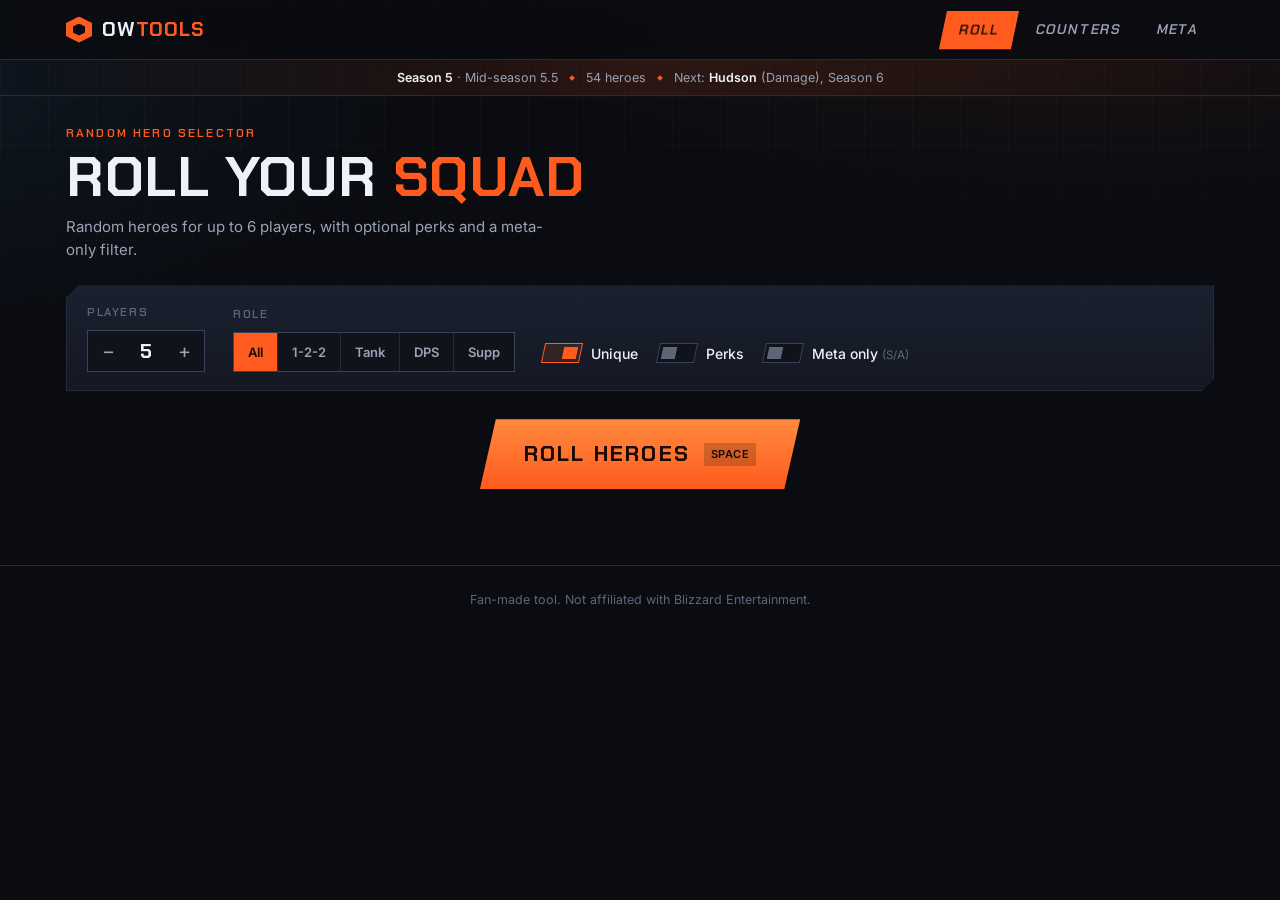
==== commit e1912cfa: "Refresh site design and update roster for Season 5 - New esports-HUD look, Meta tier-list page, 1-2-" ====
--- a/index.html
+++ b/index.html
@@ -3,132 +3,118 @@
 <head>
   <meta charset="UTF-8" />
   <meta name="viewport" content="width=device-width, initial-scale=1.0" />
+  <meta name="theme-color" content="#0a0c11" />
   <title>OW Hero Tools</title>
+  <meta name="description" content="Random hero roller, counter guide and current meta tier list for Overwatch." />
   <link rel="preconnect" href="https://fonts.googleapis.com" />
   <link rel="preconnect" href="https://fonts.gstatic.com" crossorigin />
-  <link href="https://fonts.googleapis.com/css2?family=Outfit:wght@400;500;600;700;800&display=swap" rel="stylesheet" />
+  <link href="https://fonts.googleapis.com/css2?family=Chakra+Petch:wght@500;600;700&family=Inter:wght@400;500;600;700&display=swap" rel="stylesheet" />
   <link rel="stylesheet" href="style.css" />
 </head>
 <body>
 
-  <!-- ======= SITE HEADER / NAV ======= -->
   <header class="site-header">
     <div class="header-inner">
-      <a href="#" class="logo" onclick="showPage('selector'); return false;">
-        <span class="logo-icon">⚔</span>
-        <span class="logo-text">OW<span class="logo-accent">Tools</span></span>
+      <a href="#selector" class="logo" data-page="selector">
+        <span class="logo-mark" aria-hidden="true"></span>
+        <span class="logo-text">OW<b>TOOLS</b></span>
       </a>
       <nav class="main-nav" aria-label="Main navigation">
-        <button class="nav-btn active" data-page="selector" onclick="showPage('selector')">Hero Selector</button>
-        <button class="nav-btn" data-page="counters" onclick="showPage('counters')">Counters</button>
+        <button class="nav-btn" data-page="selector">Roll</button>
+        <button class="nav-btn" data-page="counters">Counters</button>
+        <button class="nav-btn" data-page="meta">Meta</button>
       </nav>
     </div>
   </header>
 
+  <div class="season-strip" id="season-strip" role="note"></div>
+
   <main id="main-content">
 
-    <!-- ====================== PAGE: HERO SELECTOR ====================== -->
-    <section id="page-selector" class="page active" aria-label="Random Hero Selector">
-
-      <div class="page-hero">
-        <h1 class="page-title">Random<br /><em>Hero</em> Selector</h1>
-        <p class="page-subtitle">Roll heroes for your whole squad. Perks optional.</p>
+    <!-- ROLL -->
+    <section id="page-selector" class="page" aria-labelledby="t-selector">
+      <div class="page-head">
+        <p class="eyebrow">Random hero selector</p>
+        <h1 id="t-selector" class="page-title">Roll your <em>squad</em></h1>
+        <p class="page-sub">Random heroes for up to 6 players, with optional perks and a meta-only filter.</p>
       </div>
 
-      <!-- Controls -->
-      <div class="controls-panel">
-        <div class="control-group">
-          <label class="control-label" for="player-count">Players</label>
-          <div class="stepper" role="group" aria-label="Number of players">
-            <button class="stepper-btn" id="dec-players" aria-label="Decrease players" onclick="changePlayerCount(-1)">−</button>
+      <div class="panel controls">
+        <div class="control">
+          <span class="control-label" id="lbl-players">Players</span>
+          <div class="stepper" role="group" aria-labelledby="lbl-players">
+            <button class="stepper-btn" id="dec-players" aria-label="Fewer players">−</button>
             <output class="stepper-val" id="player-count" aria-live="polite">5</output>
-            <button class="stepper-btn" id="inc-players" aria-label="Increase players" onclick="changePlayerCount(1)">+</button>
+            <button class="stepper-btn" id="inc-players" aria-label="More players">+</button>
           </div>
         </div>
 
-        <div class="control-group">
-          <label class="control-label" for="role-filter">Role</label>
-          <select class="control-select" id="role-filter" onchange="applyFilters()">
-            <option value="all">All Roles</option>
-            <option value="Tank">Tank</option>
-            <option value="Damage">Damage</option>
-            <option value="Support">Support</option>
-          </select>
+        <div class="control">
+          <span class="control-label" id="lbl-role">Role</span>
+          <div class="seg" role="radiogroup" aria-labelledby="lbl-role" id="role-seg">
+            <button role="radio" data-role="all" aria-checked="true">All</button>
+            <button role="radio" data-role="5v5" aria-checked="false" title="1 Tank, 2 Damage, 2 Support">1-2-2</button>
+            <button role="radio" data-role="Tank" aria-checked="false">Tank</button>
+            <button role="radio" data-role="Damage" aria-checked="false">DPS</button>
+            <button role="radio" data-role="Support" aria-checked="false">Supp</button>
+          </div>
         </div>
 
-        <div class="control-group toggle-group">
-          <label class="control-label" for="perks-toggle">Random Perks</label>
-          <button
-            class="toggle-btn"
-            id="perks-toggle"
-            role="switch"
-            aria-checked="false"
-            onclick="togglePerks()"
-            aria-label="Toggle random perks"
-          >
-            <span class="toggle-knob"></span>
-          </button>
-        </div>
-
-        <div class="control-group toggle-group">
-          <label class="control-label" for="unique-toggle">Unique Heroes</label>
-          <button
-            class="toggle-btn"
-            id="unique-toggle"
-            role="switch"
-            aria-checked="true"
-            onclick="toggleUnique()"
-            aria-label="Toggle unique heroes only"
-          >
-            <span class="toggle-knob"></span>
-          </button>
+        <div class="control toggles">
+          <label class="switch"><input type="checkbox" id="unique-toggle" checked /><span class="track"></span><span>Unique</span></label>
+          <label class="switch"><input type="checkbox" id="perks-toggle" /><span class="track"></span><span>Perks</span></label>
+          <label class="switch"><input type="checkbox" id="meta-toggle" /><span class="track"></span><span>Meta only <small>(S/A)</small></span></label>
         </div>
       </div>
 
-      <!-- Roll button -->
       <div class="roll-wrap">
-        <button class="roll-btn" id="roll-btn" onclick="rollHeroes()" aria-label="Roll random heroes">
-          <span class="roll-btn-text">Roll Heroes</span>
-          <span class="roll-btn-icon" aria-hidden="true">🎲</span>
+        <button class="roll-btn" id="roll-btn">
+          <span>Roll heroes</span>
+          <kbd aria-hidden="true">Space</kbd>
         </button>
       </div>
 
-      <!-- Results -->
-      <section id="results-section" class="results-section" aria-label="Rolled hero results" aria-live="polite">
-        <div class="results-grid" id="results-grid"></div>
-      </section>
-
+      <div class="results-grid" id="results-grid" aria-live="polite"></div>
     </section>
 
-    <!-- ====================== PAGE: COUNTERS ====================== -->
-    <section id="page-counters" class="page" aria-label="Hero Counter Guide">
-
-      <div class="page-hero">
-        <h1 class="page-title">Hero<br /><em>Counters</em></h1>
-        <p class="page-subtitle">Select a hero to see their matchups.</p>
+    <!-- COUNTERS -->
+    <section id="page-counters" class="page" aria-labelledby="t-counters">
+      <div class="page-head">
+        <p class="eyebrow">Matchup guide</p>
+        <h1 id="t-counters" class="page-title">Hero <em>counters</em></h1>
+        <p class="page-sub">Pick a hero to see who they beat, who beats them, and how to play them.</p>
       </div>
 
-      <div class="counters-controls">
-        <div class="search-wrap">
+      <div class="filter-bar">
+        <div class="search">
           <label class="sr-only" for="hero-search">Search heroes</label>
-          <span class="search-icon" aria-hidden="true">🔍</span>
-          <input type="search" id="hero-search" class="hero-search" placeholder="Search heroes…" oninput="filterCounterHeroes()" />
+          <input type="search" id="hero-search" placeholder="Search heroes…" autocomplete="off" />
         </div>
-
-        <div class="role-tabs" role="group" aria-label="Filter by role">
-          <button class="role-tab active" data-role="all" onclick="setCounterRole('all', this)">All</button>
-          <button class="role-tab" data-role="Tank" onclick="setCounterRole('Tank', this)">Tank</button>
-          <button class="role-tab" data-role="Damage" onclick="setCounterRole('Damage', this)">Damage</button>
-          <button class="role-tab" data-role="Support" onclick="setCounterRole('Support', this)">Support</button>
+        <div class="seg" role="radiogroup" aria-label="Filter by role" id="counter-seg">
+          <button role="radio" data-role="all" aria-checked="true">All</button>
+          <button role="radio" data-role="Tank" aria-checked="false">Tank</button>
+          <button role="radio" data-role="Damage" aria-checked="false">DPS</button>
+          <button role="radio" data-role="Support" aria-checked="false">Supp</button>
         </div>
       </div>
 
-      <div class="hero-grid-wrap">
-        <ul class="counter-hero-grid" id="counter-hero-grid" role="list" aria-label="Hero list"></ul>
+      <div class="counters-layout">
+        <ul class="hero-grid" id="counter-hero-grid" aria-label="Heroes"></ul>
+        <aside id="counter-detail" class="detail" aria-live="polite">
+          <p class="detail-empty">Select a hero to see their matchups.</p>
+        </aside>
       </div>
+    </section>
 
-      <aside id="counter-detail" class="counter-detail" aria-label="Hero counter details" aria-live="polite"></aside>
-
+    <!-- META -->
+    <section id="page-meta" class="page" aria-labelledby="t-meta">
+      <div class="page-head">
+        <p class="eyebrow" id="meta-eyebrow">Current meta</p>
+        <h1 id="t-meta" class="page-title">Tier <em>list</em></h1>
+        <p class="page-sub" id="meta-sub"></p>
+      </div>
+      <div class="meta-cols" id="meta-cols"></div>
+      <p class="meta-note" id="meta-note"></p>
     </section>
 
   </main>
@@ -137,18 +123,10 @@
     <p>Fan-made tool. Not affiliated with Blizzard Entertainment.</p>
   </footer>
 
-  <!-- Bottom tab bar (mobile only, shown via CSS) -->
   <nav class="bottom-nav" aria-label="Mobile navigation">
-    <div class="bottom-nav-inner">
-      <button class="tab-btn active" data-page="selector" onclick="showPage('selector')" aria-label="Hero Selector">
-        <span class="tab-icon" aria-hidden="true">🎲</span>
-        <span>Selector</span>
-      </button>
-      <button class="tab-btn" data-page="counters" onclick="showPage('counters')" aria-label="Hero Counters">
-        <span class="tab-icon" aria-hidden="true">⚔️</span>
-        <span>Counters</span>
-      </button>
-    </div>
+    <button class="tab-btn" data-page="selector"><span class="tab-ico" aria-hidden="true">🎲</span>Roll</button>
+    <button class="tab-btn" data-page="counters"><span class="tab-ico" aria-hidden="true">⚔️</span>Counters</button>
+    <button class="tab-btn" data-page="meta"><span class="tab-ico" aria-hidden="true">📊</span>Meta</button>
   </nav>
 
   <script src="data.js"></script>
--- a/style.css
+++ b/style.css
@@ -1,684 +1,409 @@
 /* ============================================================
-   OW Hero Tools — style.css  v3
-   Designed for: 2nd screen / phone (compact, glanceable)
-   Aesthetic: deep dark, frosted glass, warm amber accent
-   Font: Geist (display+body via Google Fonts fallback chain)
+   OW Hero Tools — style.css  v4
+   Angular esports HUD: ink background, cut corners, hot-orange accent
    ============================================================ */
 
-@import url('https://fonts.googleapis.com/css2?family=Outfit:wght@400;500;600;700;800&display=swap');
-
-/* ─── Reset ─── */
 *, *::before, *::after { box-sizing: border-box; margin: 0; padding: 0; }
 
-/* ─── Tokens ─── */
 :root {
-  --bg:           #07090d;
-  --surface:      rgba(255,255,255,0.04);
-  --surface-hi:   rgba(255,255,255,0.07);
-  --surface-press:rgba(255,255,255,0.02);
-
-  --border:       rgba(255,255,255,0.07);
-  --border-hi:    rgba(255,255,255,0.15);
-
-  --text:         #e8eaf0;
-  --text-2:       #7a8494;
-  --text-3:       #3d4452;
-
-  --accent:       #f0a500;
-  --accent-dim:   rgba(240,165,0,0.08);
-  --accent-soft:  rgba(240,165,0,0.15);
-  --accent-glow:  0 0 24px rgba(240,165,0,0.3);
-
-  --tank:         #3db8e8;
-  --damage:       #e84040;
-  --support:      #34c472;
-  --green:        #34c472;
-  --green-bg:     rgba(52,196,114,0.08);
-  --red:          #e84040;
-  --red-bg:       rgba(232,64,64,0.08);
-
-  --r-sm:  8px;
-  --r-md:  12px;
-  --r-lg:  16px;
-  --r-xl:  20px;
-  --r-pill:99px;
-
-  --font: 'Outfit', system-ui, -apple-system, sans-serif;
-
-  --t: 0.16s;
-  --ease: cubic-bezier(0.25, 1, 0.5, 1);
-
-  --header-h: 54px;
-  --tab-h:    58px;          /* bottom tab bar on mobile */
-}
-
-/* ─── Base ─── */
-html { scroll-behavior: smooth; color-scheme: dark; -webkit-tap-highlight-color: transparent; }
+  --bg:        #0a0c11;
+  --bg-2:      #10131a;
+  --panel:     #141822;
+  --panel-hi:  #1b2030;
+  --line:      #252b3b;
+  --line-hi:   #3a4257;
+
+  --text:      #eef1f7;
+  --text-2:    #9aa3b5;
+  --text-3:    #5d6679;
+
+  --accent:    #ff5b1f;
+  --accent-2:  #ff8a3d;
+  --accent-ink:#1a0a03;
+  --accent-bg: rgba(255, 91, 31, .12);
+
+  --tank:      #4cb4ff;
+  --damage:    #ff4d5e;
+  --support:   #3ddc97;
+
+  --good:      #3ddc97;
+  --bad:       #ff4d5e;
+
+  --t-s: #ff5b1f;
+  --t-a: #ffb020;
+  --t-b: #e6d34a;
+  --t-c: #7fc8a9;
+  --t-d: #6b8bb8;
+  --t-f: #66708a;
+
+  --cut: 12px;
+  --font-d: 'Chakra Petch', system-ui, sans-serif;
+  --font:   'Inter', system-ui, -apple-system, sans-serif;
+  --ease: cubic-bezier(.2, .9, .3, 1);
+  --header-h: 60px;
+  --tab-h: 64px;
+}
+
+html { color-scheme: dark; -webkit-tap-highlight-color: transparent; scroll-behavior: smooth; }
 
 body {
   font-family: var(--font);
-  font-size: 14px;
+  font-size: 15px;
   line-height: 1.55;
   color: var(--text);
-  background: var(--bg);
+  background:
+    radial-gradient(1200px 500px at 85% -10%, rgba(255, 91, 31, .10), transparent 60%),
+    radial-gradient(900px 400px at -10% 10%, rgba(76, 180, 255, .07), transparent 60%),
+    var(--bg);
+  background-attachment: fixed;
   min-height: 100dvh;
   overflow-x: hidden;
 }
 
-/* Subtle noise texture overlay */
+/* Faint HUD grid */
 body::before {
-  content: '';
-  position: fixed;
-  inset: 0;
-  pointer-events: none;
-  z-index: 0;
-  opacity: 0.025;
-  background-image: url("data:image/svg+xml,%3Csvg viewBox='0 0 200 200' xmlns='http://www.w3.org/2000/svg'%3E%3Cfilter id='n'%3E%3CfeTurbulence type='fractalNoise' baseFrequency='0.9' numOctaves='4' stitchTiles='stitch'/%3E%3C/filter%3E%3Crect width='100%25' height='100%25' filter='url(%23n)'/%3E%3C/svg%3E");
-  background-size: 180px;
-}
-
-/* sr-only */
-.sr-only {
-  position: absolute; width: 1px; height: 1px;
-  padding: 0; margin: -1px; overflow: hidden;
-  clip: rect(0,0,0,0); white-space: nowrap; border: 0;
-}
-
-/* Scrollbar */
-::-webkit-scrollbar { width: 4px; }
-::-webkit-scrollbar-thumb { background: rgba(255,255,255,0.1); border-radius: 99px; }
-
-/* ================================================================
-   HEADER — slim, stays out of the way
-   ================================================================ */
+  content: "";
+  position: fixed; inset: 0; z-index: -1; pointer-events: none;
+  background-image:
+    linear-gradient(rgba(255,255,255,.025) 1px, transparent 1px),
+    linear-gradient(90deg, rgba(255,255,255,.025) 1px, transparent 1px);
+  background-size: 48px 48px;
+  mask-image: linear-gradient(to bottom, #000 0%, transparent 70%);
+}
+
+a { color: var(--accent-2); }
+button { font: inherit; color: inherit; background: none; border: 0; cursor: pointer; }
+:focus-visible { outline: 2px solid var(--accent); outline-offset: 2px; }
+.sr-only { position: absolute; width: 1px; height: 1px; overflow: hidden; clip: rect(0 0 0 0); white-space: nowrap; }
+
+.cut {
+  clip-path: polygon(var(--cut) 0, 100% 0, 100% calc(100% - var(--cut)), calc(100% - var(--cut)) 100%, 0 100%, 0 var(--cut));
+}
+
+/* ─── Header ─── */
 .site-header {
-  position: sticky;
-  top: 0;
-  z-index: 100;
+  position: sticky; top: 0; z-index: 20;
   height: var(--header-h);
-  background: rgba(7,9,13,0.85);
-  backdrop-filter: blur(20px) saturate(160%);
-  -webkit-backdrop-filter: blur(20px) saturate(160%);
-  border-bottom: 1px solid var(--border);
-}
-
+  background: rgba(10, 12, 17, .82);
+  backdrop-filter: blur(14px);
+  border-bottom: 1px solid var(--line);
+}
 .header-inner {
-  max-width: 900px;
-  margin: 0 auto;
-  padding: 0 1rem;
-  height: 100%;
-  display: flex;
-  align-items: center;
-  justify-content: space-between;
-}
-
-.logo {
-  display: flex;
-  align-items: center;
-  gap: 7px;
-  text-decoration: none;
-  font-size: 1.05rem;
-  font-weight: 700;
-  color: var(--text);
-  letter-spacing: -0.02em;
-}
-.logo-icon { opacity: 0.7; font-size: 0.95rem; }
-.logo-accent { color: var(--accent); }
-
-/* Pill nav — desktop only (mobile gets bottom tabs) */
-.main-nav {
-  display: flex;
-  gap: 3px;
-  background: var(--surface);
-  border: 1px solid var(--border);
-  border-radius: var(--r-pill);
-  padding: 3px;
-}
-
+  max-width: 1180px; height: 100%; margin: 0 auto; padding: 0 16px;
+  display: flex; align-items: center; justify-content: space-between; gap: 16px;
+}
+.logo { display: flex; align-items: center; gap: 10px; text-decoration: none; color: var(--text); }
+.logo-mark {
+  width: 26px; height: 26px; background: var(--accent);
+  clip-path: polygon(50% 0, 100% 25%, 100% 75%, 50% 100%, 0 75%, 0 25%);
+  box-shadow: 0 0 18px rgba(255, 91, 31, .6);
+  position: relative;
+}
+.logo-mark::after {
+  content: ""; position: absolute; inset: 7px; background: var(--bg);
+  clip-path: polygon(50% 0, 100% 25%, 100% 75%, 50% 100%, 0 75%, 0 25%);
+}
+.logo-text { font-family: var(--font-d); font-weight: 700; font-size: 20px; letter-spacing: .04em; }
+.logo-text b { color: var(--accent); font-weight: 700; }
+
+.main-nav { display: flex; gap: 4px; }
 .nav-btn {
-  background: transparent;
-  border: none;
-  color: var(--text-2);
-  font-family: var(--font);
-  font-size: 0.78rem;
-  font-weight: 600;
-  letter-spacing: 0.01em;
-  padding: 5px 16px;
-  border-radius: var(--r-pill);
-  cursor: pointer;
-  transition: all var(--t) var(--ease);
-  white-space: nowrap;
-}
-.nav-btn:hover { color: var(--text); background: var(--surface-hi); }
-.nav-btn.active { color: #000; background: var(--accent); font-weight: 700; }
-
-/* ─── Bottom tab bar (mobile) ─── */
-.bottom-nav {
-  display: none;
-  position: fixed;
-  bottom: 0; left: 0; right: 0;
-  z-index: 200;
-  height: var(--tab-h);
-  background: rgba(7,9,13,0.92);
-  backdrop-filter: blur(20px);
-  -webkit-backdrop-filter: blur(20px);
-  border-top: 1px solid var(--border);
-  padding-bottom: env(safe-area-inset-bottom);
-}
-.bottom-nav-inner {
-  display: flex;
-  height: 100%;
-}
-.tab-btn {
-  flex: 1;
-  display: flex;
-  flex-direction: column;
-  align-items: center;
-  justify-content: center;
-  gap: 3px;
-  background: transparent;
-  border: none;
-  color: var(--text-3);
-  font-family: var(--font);
-  font-size: 0.6rem;
-  font-weight: 600;
-  letter-spacing: 0.05em;
-  text-transform: uppercase;
-  cursor: pointer;
-  transition: color var(--t);
-  padding-bottom: 4px;
-}
-.tab-btn.active { color: var(--accent); }
-.tab-icon { font-size: 1.3rem; line-height: 1; }
-
-/* ================================================================
-   PAGES
-   ================================================================ */
+  font-family: var(--font-d); font-weight: 600; font-size: 14px; letter-spacing: .08em; text-transform: uppercase;
+  padding: 8px 16px; color: var(--text-2);
+  transform: skewX(-12deg); transition: color .15s, background .15s;
+}
+.nav-btn:hover { color: var(--text); background: var(--panel); }
+.nav-btn[aria-current="page"] { color: var(--accent-ink); background: var(--accent); }
+
+/* ─── Season strip ─── */
+.season-strip {
+  display: flex; flex-wrap: wrap; align-items: center; justify-content: center; gap: 6px 12px;
+  padding: 8px 16px;
+  font-size: 12.5px; color: var(--text-2);
+  background: linear-gradient(90deg, transparent, var(--accent-bg), transparent);
+  border-bottom: 1px solid var(--line);
+}
+.season-strip b { color: var(--text); font-weight: 600; }
+.season-strip .dot { width: 4px; height: 4px; background: var(--accent); transform: rotate(45deg); }
+
+/* ─── Layout ─── */
+main { max-width: 1180px; margin: 0 auto; padding: 28px 16px 48px; }
 .page { display: none; }
-.page.active { display: block; }
-
-main {
-  max-width: 900px;
-  margin: 0 auto;
-  padding: 1.5rem 1rem 2rem;
+.page.active { display: block; animation: pageIn .35s var(--ease); }
+@keyframes pageIn { from { opacity: 0; transform: translateY(8px); } }
+
+.page-head { margin-bottom: 24px; }
+.eyebrow {
+  font-family: var(--font-d); font-size: 12px; font-weight: 600; letter-spacing: .18em; text-transform: uppercase;
+  color: var(--accent); margin-bottom: 6px;
+}
+.page-title {
+  font-family: var(--font-d); font-weight: 700; text-transform: uppercase;
+  font-size: clamp(34px, 6vw, 56px); line-height: 1; letter-spacing: .01em;
+}
+.page-title em { font-style: normal; color: var(--accent); }
+.page-sub { color: var(--text-2); margin-top: 10px; max-width: 56ch; }
+
+.panel {
+  background: linear-gradient(180deg, var(--panel-hi), var(--panel));
+  border: 1px solid var(--line);
+  clip-path: polygon(var(--cut) 0, 100% 0, 100% calc(100% - var(--cut)), calc(100% - var(--cut)) 100%, 0 100%, 0 var(--cut));
+}
+
+/* ─── Controls ─── */
+.controls {
+  display: flex; flex-wrap: wrap; align-items: flex-end; gap: 20px 28px;
+  padding: 18px 20px;
+}
+.control { display: flex; flex-direction: column; gap: 8px; }
+.control-label {
+  font-family: var(--font-d); font-size: 11.5px; font-weight: 600; letter-spacing: .14em; text-transform: uppercase; color: var(--text-3);
+}
+.stepper { display: flex; align-items: center; border: 1px solid var(--line-hi); background: var(--bg-2); }
+.stepper-btn { width: 40px; height: 40px; font-size: 20px; color: var(--text-2); transition: background .15s, color .15s; }
+.stepper-btn:hover:not(:disabled) { background: var(--panel-hi); color: var(--accent); }
+.stepper-btn:disabled { opacity: .3; cursor: not-allowed; }
+.stepper-val { min-width: 36px; text-align: center; font-family: var(--font-d); font-weight: 700; font-size: 20px; }
+
+.seg { display: flex; flex-wrap: wrap; border: 1px solid var(--line-hi); background: var(--bg-2); }
+.seg button {
+  padding: 9px 14px; font-size: 13px; font-weight: 600; color: var(--text-2);
+  border-right: 1px solid var(--line); transition: background .15s, color .15s;
+}
+.seg button:last-child { border-right: 0; }
+.seg button:hover { color: var(--text); background: var(--panel); }
+.seg button[aria-checked="true"] { background: var(--accent); color: var(--accent-ink); }
+
+.toggles { flex-direction: row; flex-wrap: wrap; gap: 16px 20px; padding-bottom: 8px; }
+.switch { display: inline-flex; align-items: center; gap: 10px; font-size: 14px; font-weight: 500; cursor: pointer; user-select: none; }
+.switch small { color: var(--text-3); font-weight: 400; }
+.switch input { position: absolute; opacity: 0; pointer-events: none; }
+.switch .track {
+  width: 38px; height: 20px; background: var(--bg-2); border: 1px solid var(--line-hi); position: relative;
+  transform: skewX(-12deg); transition: background .2s, border-color .2s;
+}
+.switch .track::after {
+  content: ""; position: absolute; top: 3px; left: 3px; width: 14px; height: 12px; background: var(--text-3);
+  transition: transform .2s var(--ease), background .2s;
+}
+.switch input:checked + .track { background: var(--accent-bg); border-color: var(--accent); }
+.switch input:checked + .track::after { transform: translateX(16px); background: var(--accent); }
+.switch input:focus-visible + .track { outline: 2px solid var(--accent); outline-offset: 2px; }
+
+/* ─── Roll ─── */
+.roll-wrap { display: flex; justify-content: center; margin: 28px 0; }
+.roll-btn {
+  display: inline-flex; align-items: center; gap: 14px;
+  padding: 18px 44px;
+  font-family: var(--font-d); font-weight: 700; font-size: 22px; letter-spacing: .1em; text-transform: uppercase;
+  color: var(--accent-ink); background: linear-gradient(180deg, var(--accent-2), var(--accent));
+  clip-path: polygon(16px 0, 100% 0, calc(100% - 16px) 100%, 0 100%);
+  box-shadow: 0 10px 40px rgba(255, 91, 31, .35);
+  transition: transform .15s var(--ease), filter .15s;
+}
+.roll-btn:hover { filter: brightness(1.08); transform: translateY(-2px); }
+.roll-btn:active { transform: translateY(1px); }
+.roll-btn kbd {
+  font-family: var(--font); font-size: 11px; font-weight: 600; letter-spacing: .04em;
+  padding: 3px 7px; background: rgba(0,0,0,.18); color: var(--accent-ink);
+}
+.roll-btn.rolling { animation: kick .45s var(--ease); }
+@keyframes kick { 30% { transform: scale(.95) rotate(-1deg); } 60% { transform: scale(1.04) rotate(.6deg); } }
+
+.results-grid {
+  display: grid; gap: 14px;
+  grid-template-columns: repeat(auto-fill, minmax(176px, 1fr));
+}
+.result-card {
+  --rc: var(--accent);
   position: relative;
-  z-index: 1;
-}
-
-/* ─── Page header — compact ─── */
-.page-hero { margin-bottom: 1.5rem; }
-
-.page-title {
-  font-size: clamp(1.8rem, 5vw, 2.6rem);
-  font-weight: 800;
-  line-height: 1;
-  letter-spacing: -0.03em;
-  color: var(--text);
-}
-.page-title em { font-style: normal; color: var(--accent); }
-
-.page-subtitle {
-  margin-top: 0.4rem;
-  font-size: 0.78rem;
-  color: var(--text-3);
-  letter-spacing: 0.01em;
-}
-
-/* ================================================================
-   ROLE BADGES
-   ================================================================ */
-.hero-role-badge {
-  display: inline-block;
-  font-size: 0.6rem;
-  font-weight: 700;
-  letter-spacing: 0.07em;
-  text-transform: uppercase;
-  padding: 2px 8px;
-  border-radius: var(--r-pill);
-}
-.role-tank    { background: rgba(61,184,232,0.1);  color: var(--tank);    border: 1px solid rgba(61,184,232,0.18); }
-.role-damage  { background: rgba(232,64,64,0.1);   color: var(--damage);  border: 1px solid rgba(232,64,64,0.18); }
-.role-support { background: rgba(52,196,114,0.1);  color: var(--support); border: 1px solid rgba(52,196,114,0.18); }
-
-/* ================================================================
-   CONTROLS PANEL — compact row of chips
-   ================================================================ */
-.controls-panel {
-  display: flex;
-  flex-wrap: wrap;
-  gap: 8px 16px;
-  align-items: flex-end;
-  background: var(--surface);
-  border: 1px solid var(--border);
-  border-radius: var(--r-xl);
-  padding: 1rem 1.1rem;
-  margin-bottom: 1.25rem;
-}
-
-.control-group { display: flex; flex-direction: column; gap: 5px; }
-.toggle-group  { flex-direction: row; align-items: center; gap: 10px; }
-
-.control-label {
-  font-size: 0.62rem;
-  font-weight: 700;
-  letter-spacing: 0.09em;
-  text-transform: uppercase;
-  color: var(--text-3);
-}
-
-/* Stepper */
-.stepper {
-  display: flex;
-  align-items: center;
-  background: var(--surface-press);
-  border: 1px solid var(--border);
-  border-radius: var(--r-md);
-  overflow: hidden;
-}
-.stepper-btn {
-  background: transparent;
-  border: none;
-  color: var(--text-2);
-  font-family: var(--font);
-  font-size: 1rem;
-  width: 36px;
-  height: 36px;
-  cursor: pointer;
-  transition: color var(--t), background var(--t);
-}
-.stepper-btn:hover:not(:disabled) { color: var(--text); background: var(--surface-hi); }
-.stepper-btn:disabled { opacity: 0.2; cursor: default; }
-.stepper-val {
-  min-width: 40px;
-  height: 36px;
-  display: flex;
-  align-items: center;
-  justify-content: center;
-  font-size: 1.1rem;
-  font-weight: 700;
-  color: var(--accent);
-  border-left: 1px solid var(--border);
-  border-right: 1px solid var(--border);
-}
-
-/* Select */
-.control-select {
-  appearance: none;
-  background: var(--surface-press);
-  background-image: url("data:image/svg+xml,%3Csvg xmlns='http://www.w3.org/2000/svg' width='10' height='6' viewBox='0 0 10 6'%3E%3Cpath d='M1 1l4 4 4-4' stroke='%233d4452' stroke-width='1.5' fill='none' stroke-linecap='round'/%3E%3C/svg%3E");
-  background-repeat: no-repeat;
-  background-position: right 10px center;
-  border: 1px solid var(--border);
-  border-radius: var(--r-md);
-  color: var(--text);
-  font-family: var(--font);
-  font-size: 0.82rem;
-  padding: 0 30px 0 11px;
-  height: 36px;
-  cursor: pointer;
-  outline: none;
-  transition: border-color var(--t);
-}
-.control-select:focus { border-color: var(--border-hi); }
-.control-select option { background: #111318; }
-
-/* Toggle */
-.toggle-btn {
-  position: relative;
-  width: 42px;
-  height: 24px;
-  background: rgba(255,255,255,0.06);
-  border: 1px solid var(--border);
-  border-radius: var(--r-pill);
-  cursor: pointer;
-  transition: background var(--t), border-color var(--t);
-  flex-shrink: 0;
-}
-.toggle-btn.on { background: var(--accent-soft); border-color: rgba(240,165,0,0.35); }
-.toggle-knob {
-  position: absolute;
-  top: 3px; left: 3px;
-  width: 16px; height: 16px;
-  background: var(--text-3);
-  border-radius: 50%;
-  transition: transform var(--t) var(--ease), background var(--t);
-}
-.toggle-btn.on .toggle-knob { transform: translateX(18px); background: var(--accent); }
-
-/* ================================================================
-   ROLL BUTTON — big, thumb-friendly
-   ================================================================ */
-.roll-wrap {
-  display: flex;
-  justify-content: stretch;
-  margin-bottom: 1.5rem;
-}
-
-.roll-btn {
-  flex: 1;
-  display: flex;
-  align-items: center;
-  justify-content: center;
-  gap: 10px;
-  background: var(--accent);
-  color: #000;
-  border: none;
-  border-radius: var(--r-lg);
-  font-family: var(--font);
-  font-size: 0.95rem;
-  font-weight: 700;
-  letter-spacing: 0.01em;
-  padding: 14px 24px;
-  cursor: pointer;
-  transition: transform var(--t) var(--ease), box-shadow var(--t), filter var(--t);
-  box-shadow: 0 4px 20px rgba(240,165,0,0.22);
-  touch-action: manipulation;
-}
-.roll-btn:hover   { filter: brightness(1.08); box-shadow: var(--accent-glow); }
-.roll-btn:active  { transform: scale(0.98); filter: brightness(0.95); }
-.roll-btn-icon    { font-size: 1.05rem; }
-.roll-btn.rolling .roll-btn-icon { animation: spin 0.5s var(--ease); }
-
-@keyframes spin {
-  0%   { transform: rotate(0deg) scale(1); }
-  45%  { transform: rotate(200deg) scale(1.2); }
-  100% { transform: rotate(360deg) scale(1); }
-}
-
-/* ================================================================
-   RESULT CARDS — compact, scannable
-   ================================================================ */
-.results-section { min-height: 40px; }
-
-.results-grid {
-  display: grid;
-  grid-template-columns: repeat(auto-fill, minmax(140px, 1fr));
-  gap: 8px;
-}
-
-.result-card {
-  background: var(--surface);
-  border: 1px solid var(--border);
-  border-radius: var(--r-lg);
-  padding: 1rem 0.85rem 0.9rem;
-  text-align: center;
-  animation: cardIn 0.35s var(--ease) both;
-  transition: border-color var(--t), background var(--t), transform var(--t);
-}
-.result-card:hover { background: var(--surface-hi); border-color: var(--border-hi); transform: translateY(-2px); }
-
-@keyframes cardIn {
-  from { opacity: 0; transform: translateY(14px) scale(0.95); }
-  to   { opacity: 1; transform: none; }
-}
-
-.result-card-header {
-  display: flex;
-  justify-content: space-between;
-  align-items: center;
-  margin-bottom: 0.75rem;
-}
-
-.player-label {
-  font-size: 0.6rem;
-  font-weight: 700;
-  letter-spacing: 0.1em;
-  text-transform: uppercase;
-  color: var(--text-3);
-}
-
-.hero-icon-large { font-size: 2.5rem; line-height: 1; margin-bottom: 0.45rem; }
-
-.hero-name {
-  font-size: 0.95rem;
-  font-weight: 700;
-  letter-spacing: -0.02em;
-  color: var(--text);
-  margin-bottom: 0.4rem;
-}
-
-/* Perks */
-.perk-section {
-  margin-top: 0.7rem;
-  padding-top: 0.7rem;
-  border-top: 1px solid var(--border);
-  display: flex;
-  flex-direction: column;
-  gap: 6px;
-  text-align: left;
-}
-.perk-row { display: flex; align-items: flex-start; gap: 6px; }
-.perk-badge {
-  flex-shrink: 0;
-  font-size: 0.55rem;
-  font-weight: 700;
-  letter-spacing: 0.07em;
-  text-transform: uppercase;
+  display: flex; flex-direction: column; align-items: center; text-align: center; gap: 6px;
+  padding: 16px 14px 14px;
+  background: linear-gradient(180deg, color-mix(in srgb, var(--rc) 14%, var(--panel-hi)), var(--panel) 60%);
+  border: 1px solid var(--line);
+  border-top: 3px solid var(--rc);
+  clip-path: polygon(0 0, 100% 0, 100% calc(100% - var(--cut)), calc(100% - var(--cut)) 100%, 0 100%);
+  animation: cardIn .45s var(--ease) both;
+  animation-delay: calc(var(--i) * 70ms);
+}
+@keyframes cardIn { from { opacity: 0; transform: translateY(14px) scale(.96); } }
+.rc-head { width: 100%; display: flex; justify-content: space-between; align-items: center; }
+.rc-player { font-family: var(--font-d); font-weight: 700; font-size: 13px; color: var(--text-3); letter-spacing: .1em; }
+.rc-icon { font-size: 46px; line-height: 1.2; margin: 4px 0; filter: drop-shadow(0 6px 14px rgba(0,0,0,.5)); }
+.rc-name { font-family: var(--font-d); font-weight: 700; font-size: 21px; text-transform: uppercase; line-height: 1.1; }
+.rc-link { margin-top: auto; padding-top: 8px; font-size: 12.5px; font-weight: 600; color: var(--text-3); transition: color .15s; }
+.rc-link:hover { color: var(--accent); }
+
+.role-label {
+  font-family: var(--font-d); font-size: 11px; font-weight: 700; letter-spacing: .14em; text-transform: uppercase;
+  color: var(--rc, var(--text-2));
+}
+.role-tank    { --rc: var(--tank); }
+.role-damage  { --rc: var(--damage); }
+.role-support { --rc: var(--support); }
+
+.perks { width: 100%; display: flex; flex-direction: column; gap: 6px; margin-top: 8px; text-align: left; }
+.perk { display: flex; gap: 8px; align-items: flex-start; font-size: 12.5px; line-height: 1.4; color: var(--text-2); padding: 7px 8px; background: rgba(0,0,0,.22); }
+.perk-tag {
+  flex-shrink: 0; font-family: var(--font-d); font-size: 10px; font-weight: 700; letter-spacing: .1em; text-transform: uppercase;
   padding: 2px 6px;
-  border-radius: var(--r-pill);
-  margin-top: 2px;
-}
-.perk-badge.minor { background: rgba(61,184,232,0.1); color: var(--tank);   border: 1px solid rgba(61,184,232,0.2); }
-.perk-badge.major { background: var(--accent-dim);    color: var(--accent); border: 1px solid rgba(240,165,0,0.2); }
-.perk-name { font-size: 0.7rem; color: var(--text-2); line-height: 1.4; }
-
-.error-msg { color: var(--red); font-size: 0.85rem; padding: 1rem; text-align: center; width: 100%; }
-
-/* ================================================================
-   COUNTERS PAGE
-   ================================================================ */
-.counters-controls {
-  display: flex;
-  flex-wrap: wrap;
-  gap: 8px;
-  align-items: center;
-  margin-bottom: 1rem;
-}
-
-.search-wrap {
-  position: relative;
-  flex: 1;
-  min-width: 160px;
-  max-width: 280px;
-}
-.search-icon {
-  position: absolute;
-  left: 11px;
-  top: 50%;
-  transform: translateY(-50%);
-  font-size: 0.78rem;
-  pointer-events: none;
-  opacity: 0.4;
-}
-.hero-search {
-  width: 100%;
-  background: var(--surface);
-  border: 1px solid var(--border);
-  border-radius: var(--r-lg);
-  color: var(--text);
-  font-family: var(--font);
-  font-size: 0.82rem;
-  padding: 9px 12px 9px 32px;
-  outline: none;
-  transition: border-color var(--t), background var(--t);
-}
-.hero-search:focus { border-color: var(--border-hi); background: var(--surface-hi); }
-.hero-search::placeholder { color: var(--text-3); }
-
-.role-tabs { display: flex; gap: 4px; flex-wrap: nowrap; }
-.role-tab {
-  background: transparent;
-  border: 1px solid var(--border);
-  color: var(--text-3);
-  font-family: var(--font);
-  font-size: 0.72rem;
-  font-weight: 600;
-  letter-spacing: 0.03em;
-  padding: 6px 14px;
-  border-radius: var(--r-pill);
-  cursor: pointer;
-  transition: all var(--t) var(--ease);
-  white-space: nowrap;
-  touch-action: manipulation;
-}
-.role-tab:hover { color: var(--text); border-color: var(--border-hi); }
-.role-tab.active { color: #000; background: var(--accent); border-color: var(--accent); font-weight: 700; }
-
-/* ─── Hero grid ─── */
-.hero-grid-wrap { margin-bottom: 1rem; }
-
-.counter-hero-grid {
-  display: grid;
-  grid-template-columns: repeat(auto-fill, minmax(90px, 1fr));
-  gap: 6px;
-  list-style: none;
-}
-
-.counter-hero-card {
-  background: var(--surface);
-  border: 1px solid var(--border);
-  border-radius: var(--r-md);
-  padding: 0.85rem 0.5rem 0.7rem;
-  text-align: center;
-  cursor: pointer;
-  transition: all var(--t) var(--ease);
-  display: flex;
-  flex-direction: column;
-  align-items: center;
-  gap: 3px;
-  touch-action: manipulation;
-}
-.counter-hero-card:hover  { background: var(--surface-hi); border-color: var(--border-hi); transform: translateY(-2px); }
-.counter-hero-card:active { transform: scale(0.97); }
-.counter-hero-card:focus-visible { outline: 2px solid var(--accent); outline-offset: 2px; }
-.counter-hero-card.selected { border: 1.5px solid var(--accent); background: var(--accent-dim); }
-
-.c-hero-icon { font-size: 1.65rem; line-height: 1; }
-.c-hero-name { font-size: 0.68rem; font-weight: 600; color: var(--text); letter-spacing: -0.01em; line-height: 1.2; }
-.c-hero-role { display: none; } /* badge replaces this */
-
-/* ─── Counter Detail ─── */
-.counter-detail {
-  background: var(--surface);
-  border: 1px solid var(--border-hi);
-  border-radius: var(--r-xl);
-  overflow: hidden;
-}
-.counter-detail:empty { display: none; }
-
-.detail-inner { padding: 1.25rem 1.25rem 1.4rem; }
-
-.detail-header {
-  display: flex;
-  align-items: center;
-  gap: 1rem;
-  margin-bottom: 1.1rem;
-  padding-bottom: 1rem;
-  border-bottom: 1px solid var(--border);
-}
-.detail-icon { font-size: 2.8rem; line-height: 1; }
-.detail-name {
-  font-size: 1.6rem;
-  font-weight: 800;
-  letter-spacing: -0.03em;
-  color: var(--text);
-  margin-bottom: 4px;
-  line-height: 1;
-}
-
-.counters-grid {
-  display: grid;
-  grid-template-columns: 1fr 1fr;
-  gap: 1rem;
-  margin-bottom: 1rem;
-}
-
-.counters-col-heading {
-  font-size: 0.6rem;
-  font-weight: 700;
-  letter-spacing: 0.1em;
-  text-transform: uppercase;
-  margin-bottom: 8px;
-  display: flex;
-  align-items: center;
-  gap: 5px;
-}
-.beats-heading { color: var(--green); }
-.loses-heading { color: var(--red); }
-
-.counter-list { list-style: none; display: flex; flex-direction: column; gap: 5px; }
-
-.counter-item {
-  display: flex;
-  align-items: center;
-  gap: 7px;
-  padding: 7px 10px;
-  border-radius: var(--r-sm);
-  transition: transform var(--t);
-}
-.counter-item:hover { transform: translateX(2px); }
-.counter-item.beats { background: var(--green-bg); color: var(--green); border: 1px solid rgba(52,196,114,0.1); }
-.counter-item.loses { background: var(--red-bg);   color: var(--red);   border: 1px solid rgba(232,64,64,0.1); }
-.ci-icon { font-size: 1rem; flex-shrink: 0; }
-.ci-name { font-size: 0.82rem; font-weight: 600; letter-spacing: -0.01em; }
-
-.tip-box {
-  background: var(--accent-dim);
-  border: 1px solid rgba(240,165,0,0.1);
-  border-left: 3px solid var(--accent);
-  border-radius: 0 var(--r-sm) var(--r-sm) 0;
-  padding: 0.8rem 1rem;
-  font-size: 0.78rem;
-  color: var(--text-2);
-  line-height: 1.65;
-}
-.tip-box strong { color: var(--accent); font-weight: 600; }
-
-/* ================================================================
-   FOOTER
-   ================================================================ */
-.site-footer {
-  border-top: 1px solid var(--border);
-  padding: 1rem 1rem;
-  text-align: center;
-  font-size: 0.68rem;
-  color: var(--text-3);
-  letter-spacing: 0.03em;
-  position: relative;
-  z-index: 1;
-}
-
-/* ================================================================
-   RESPONSIVE — phone optimised
-   ================================================================ */
-@media (max-width: 600px) {
-  /* Switch to bottom tab bar */
+}
+.perk-tag.minor { background: rgba(76,180,255,.14); color: var(--tank); }
+.perk-tag.major { background: var(--accent-bg); color: var(--accent-2); }
+
+.error-msg { grid-column: 1 / -1; text-align: center; color: var(--text-2); padding: 12px; list-style: none; }
+
+/* ─── Ratings ─── */
+.ratings { display: grid; gap: 8px; margin-bottom: 16px; padding: 12px 14px; background: rgba(0,0,0,.22); }
+.rating { display: grid; grid-template-columns: 1fr auto 74px; align-items: center; gap: 10px; }
+.rating-label { font-size: 13px; font-weight: 500; color: var(--text-2); }
+.rating-word { font-size: 12px; font-weight: 600; color: var(--text); text-align: right; }
+.pips { display: inline-flex; gap: 3px; }
+.pips i { width: 14px; height: 8px; background: var(--line-hi); transform: skewX(-20deg); }
+.rating.play .pips i.on    { background: var(--accent); }
+.rating.counter .pips i.on { background: var(--tank); }
+
+.ratings.compact { width: 100%; margin: 6px 0 0; padding: 8px 10px; gap: 5px; }
+.ratings.compact .rating { grid-template-columns: 1fr auto; }
+.ratings.compact .rating-label { font-size: 11px; text-transform: uppercase; letter-spacing: .08em; text-align: left; }
+.ratings.compact .pips i { width: 10px; height: 6px; }
+
+/* ─── Tier chips ─── */
+.tier {
+  --tc: var(--t-f);
+  display: inline-grid; place-items: center;
+  min-width: 22px; height: 20px; padding: 0 5px;
+  font-family: var(--font-d); font-weight: 700; font-size: 12px; line-height: 1;
+  color: var(--tc); background: color-mix(in srgb, var(--tc) 16%, transparent);
+  border: 1px solid color-mix(in srgb, var(--tc) 55%, transparent);
+}
+.tier-s { --tc: var(--t-s); } .tier-a { --tc: var(--t-a); } .tier-b { --tc: var(--t-b); }
+.tier-c { --tc: var(--t-c); } .tier-d { --tc: var(--t-d); } .tier-f { --tc: var(--t-f); }
+.tier-lg { min-width: 40px; height: 40px; font-size: 20px; color: var(--accent-ink); background: var(--tc); border: 0; }
+
+/* ─── Counters ─── */
+.filter-bar { display: flex; flex-wrap: wrap; gap: 12px; margin-bottom: 18px; }
+.search { flex: 1 1 240px; }
+.search input {
+  width: 100%; height: 42px; padding: 0 14px;
+  font: inherit; color: var(--text); background: var(--bg-2);
+  border: 1px solid var(--line-hi); outline: none; transition: border-color .15s;
+}
+.search input:focus { border-color: var(--accent); }
+.search input::placeholder { color: var(--text-3); }
+
+.counters-layout { display: grid; gap: 18px; }
+@media (min-width: 900px) {
+  .counters-layout { grid-template-columns: minmax(0, 1fr) 400px; align-items: start; }
+  .detail { position: sticky; top: calc(var(--header-h) + 16px); max-height: calc(100dvh - var(--header-h) - 32px); overflow-y: auto; }
+}
+
+.hero-grid { list-style: none; display: grid; gap: 8px; grid-template-columns: repeat(auto-fill, minmax(150px, 1fr)); }
+.hero-tile {
+  --rc: var(--text-3);
+  width: 100%; display: flex; align-items: center; gap: 10px;
+  padding: 10px 10px 10px 12px; text-align: left;
+  background: var(--panel); border: 1px solid var(--line); border-left: 3px solid var(--rc);
+  transition: background .15s, border-color .15s, transform .15s var(--ease);
+}
+.hero-tile:hover { background: var(--panel-hi); transform: translateY(-1px); }
+.hero-tile[aria-pressed="true"] { background: color-mix(in srgb, var(--rc) 16%, var(--panel-hi)); border-color: var(--rc); }
+.ht-icon { font-size: 20px; }
+.ht-name { flex: 1; font-weight: 600; font-size: 14px; line-height: 1.2; }
+
+.detail {
+  background: linear-gradient(180deg, var(--panel-hi), var(--panel));
+  border: 1px solid var(--line);
+  padding: 20px;
+  scroll-margin-top: calc(var(--header-h) + 12px);
+}
+.detail-empty { color: var(--text-3); text-align: center; padding: 40px 0; }
+.d-head { display: flex; gap: 14px; align-items: center; padding-bottom: 16px; margin-bottom: 16px; border-bottom: 1px solid var(--line); }
+.d-icon {
+  font-size: 34px; width: 60px; height: 60px; display: grid; place-items: center; flex-shrink: 0;
+  background: color-mix(in srgb, var(--rc) 18%, transparent); border: 1px solid var(--rc);
+}
+.d-name { font-family: var(--font-d); font-weight: 700; font-size: 28px; text-transform: uppercase; line-height: 1; }
+.d-meta { display: flex; align-items: center; gap: 10px; margin-top: 8px; }
+.d-wr { font-size: 12.5px; color: var(--text-2); }
+
+.d-cols { display: grid; grid-template-columns: 1fr 1fr; gap: 14px; }
+.d-h { font-family: var(--font-d); font-size: 12px; font-weight: 700; letter-spacing: .12em; text-transform: uppercase; margin-bottom: 8px; }
+.d-h.good { color: var(--good); } .d-h.bad { color: var(--bad); }
+.ci-list { list-style: none; display: flex; flex-direction: column; gap: 6px; }
+.ci {
+  width: 100%; display: flex; align-items: center; gap: 8px; padding: 8px 10px; text-align: left; font-size: 13.5px; font-weight: 500;
+  background: rgba(0,0,0,.2); border-left: 2px solid; transition: background .15s;
+}
+.ci span:nth-child(2) { flex: 1; }
+.ci.good { border-color: var(--good); } .ci.bad { border-color: var(--bad); }
+.ci:hover { background: var(--panel-hi); }
+
+.tip { margin-top: 16px; padding: 14px; background: var(--accent-bg); border-left: 3px solid var(--accent); }
+.tip strong { display: block; font-family: var(--font-d); font-size: 12px; letter-spacing: .12em; text-transform: uppercase; color: var(--accent-2); margin-bottom: 4px; }
+.tip p { font-size: 14px; color: var(--text); line-height: 1.6; }
+
+.d-perks { display: grid; gap: 12px; margin-top: 16px; }
+.d-perks ul { list-style: none; margin-top: 6px; display: flex; flex-direction: column; gap: 4px; }
+.d-perks li { font-size: 13px; color: var(--text-2); padding-left: 12px; position: relative; }
+.d-perks li::before { content: ""; position: absolute; left: 0; top: .6em; width: 5px; height: 5px; background: var(--text-3); transform: rotate(45deg); }
+
+/* ─── Meta ─── */
+.meta-cols { display: grid; gap: 16px; }
+@media (min-width: 900px) { .meta-cols { grid-template-columns: repeat(3, minmax(0, 1fr)); } }
+.meta-col { padding: 16px; border-top: 3px solid var(--rc); }
+.meta-role { font-family: var(--font-d); font-weight: 700; font-size: 22px; text-transform: uppercase; color: var(--rc); margin-bottom: 12px; }
+.tier-row { display: flex; gap: 10px; padding: 10px 0; border-top: 1px solid var(--line); }
+.tier-row:first-of-type { border-top: 0; }
+.tier-heroes { list-style: none; flex: 1; display: flex; flex-direction: column; gap: 4px; }
+.th {
+  width: 100%; display: flex; align-items: center; gap: 8px; padding: 6px 8px; text-align: left; font-size: 14px;
+  background: rgba(0,0,0,.18); transition: background .15s;
+}
+.th:hover { background: var(--panel-hi); }
+.th-name { flex: 1; font-weight: 500; }
+.th-wr { font-variant-numeric: tabular-nums; font-size: 12.5px; color: var(--text-2); }
+.meta-note { margin-top: 18px; font-size: 13px; color: var(--text-3); max-width: 80ch; }
+
+/* ─── Footer ─── */
+.site-footer { text-align: center; padding: 24px 16px 32px; font-size: 12.5px; color: var(--text-3); border-top: 1px solid var(--line); }
+
+/* ─── Mobile ─── */
+.bottom-nav { display: none; }
+@media (max-width: 640px) {
+  body { font-size: 14px; }
   .main-nav { display: none; }
-  .bottom-nav { display: block; }
-
-  main { padding: 1.25rem 0.85rem calc(var(--tab-h) + 1rem); }
-
-  .controls-panel { gap: 10px 14px; padding: 0.9rem 1rem; border-radius: var(--r-lg); }
-
-  /* Roll button full width already — just taller for thumb */
-  .roll-btn { padding: 16px 24px; font-size: 1rem; }
-
-  .results-grid { grid-template-columns: repeat(auto-fill, minmax(130px, 1fr)); gap: 7px; }
-
-  .counter-hero-grid { grid-template-columns: repeat(auto-fill, minmax(80px, 1fr)); }
-
-  .counters-controls { flex-direction: column; align-items: stretch; }
-  .search-wrap { max-width: 100%; }
-  .role-tabs { gap: 5px; }
-
-  .counters-grid { grid-template-columns: 1fr; gap: 0.75rem; }
-  .detail-inner { padding: 1rem; }
-  .detail-name { font-size: 1.35rem; }
-
-  .page-title { font-size: 2rem; }
-  .site-footer { padding-bottom: calc(var(--tab-h) + 0.5rem); }
-}
-
-@media (min-width: 601px) {
-  .bottom-nav { display: none; }
-}
+  main { padding: 20px 16px calc(var(--tab-h) + 24px); }
+  .site-footer { padding-bottom: calc(var(--tab-h) + 24px); }
+  .controls { padding: 16px; gap: 16px; }
+  .control { width: 100%; }
+  .seg { width: 100%; }
+  .seg button { flex: 1; padding: 9px 6px; }
+  .results-grid { grid-template-columns: repeat(2, minmax(0, 1fr)); gap: 10px; }
+  .rc-icon { font-size: 38px; }
+  .rc-name { font-size: 18px; }
+  .hero-grid { grid-template-columns: repeat(2, minmax(0, 1fr)); }
+  .d-cols { grid-template-columns: 1fr; }
+
+  .bottom-nav {
+    display: grid; grid-template-columns: repeat(3, 1fr);
+    position: fixed; left: 0; right: 0; bottom: 0; z-index: 30;
+    height: calc(var(--tab-h) + env(safe-area-inset-bottom));
+    padding-bottom: env(safe-area-inset-bottom);
+    background: rgba(10, 12, 17, .94); backdrop-filter: blur(14px);
+    border-top: 1px solid var(--line);
+  }
+  .tab-btn {
+    display: flex; flex-direction: column; align-items: center; justify-content: center; gap: 2px;
+    font-family: var(--font-d); font-size: 11px; font-weight: 600; letter-spacing: .1em; text-transform: uppercase; color: var(--text-3);
+    position: relative;
+  }
+  .tab-ico { font-size: 20px; filter: grayscale(1) opacity(.6); }
+  .tab-btn[aria-current="page"] { color: var(--accent); }
+  .tab-btn[aria-current="page"] .tab-ico { filter: none; }
+  .tab-btn[aria-current="page"]::before { content: ""; position: absolute; top: 0; left: 30%; right: 30%; height: 3px; background: var(--accent); }
+}
+
+@media (prefers-reduced-motion: reduce) {
+  *, *::before, *::after { animation: none !important; transition: none !important; scroll-behavior: auto !important; }
+}
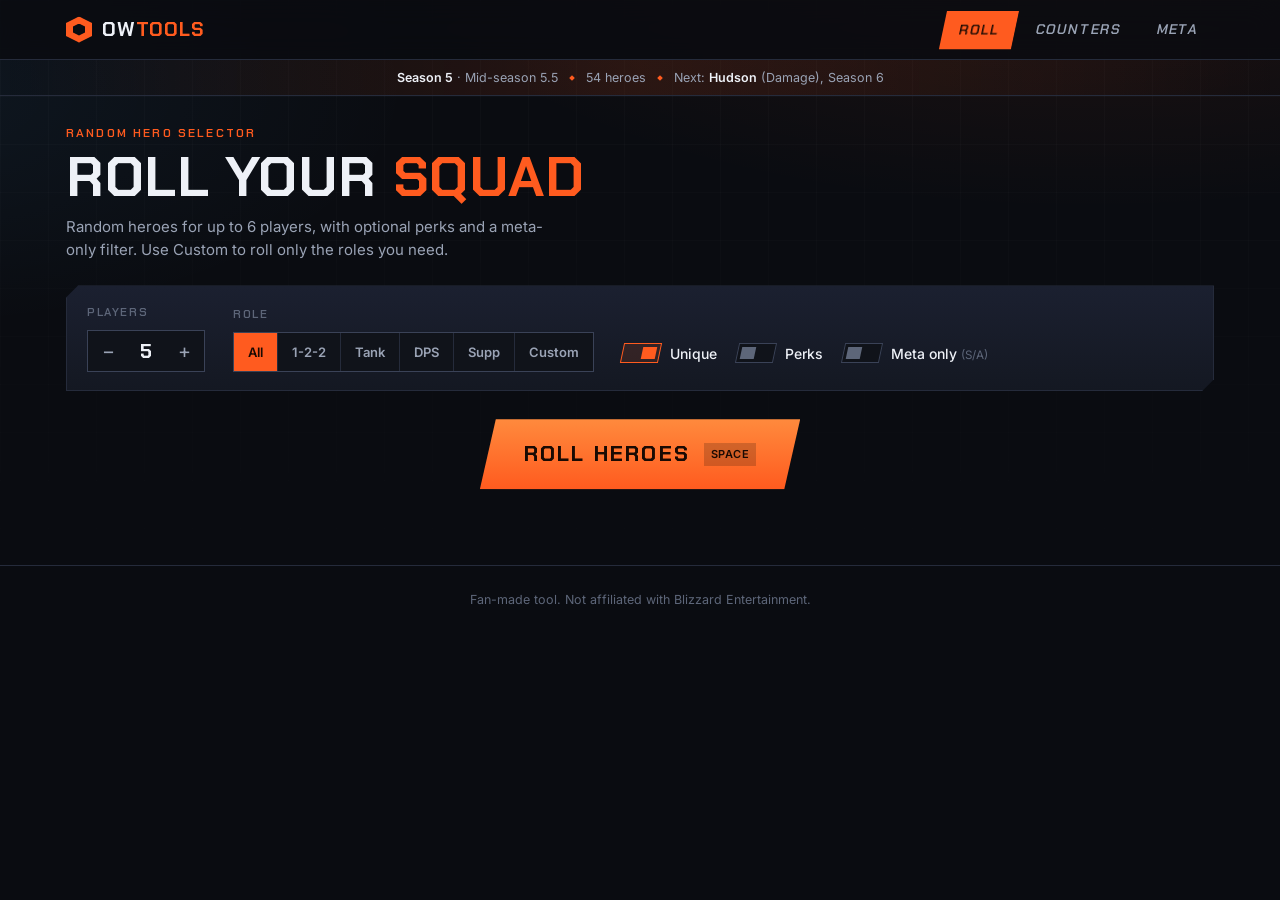
==== commit 0922f46a: "Add custom role selection to the hero roller Custom mode lets you choose how many Tank, DPS, Support" ====
--- a/index.html
+++ b/index.html
@@ -36,11 +36,11 @@
       <div class="page-head">
         <p class="eyebrow">Random hero selector</p>
         <h1 id="t-selector" class="page-title">Roll your <em>squad</em></h1>
-        <p class="page-sub">Random heroes for up to 6 players, with optional perks and a meta-only filter.</p>
+        <p class="page-sub">Random heroes for up to 6 players, with optional perks and a meta-only filter. Use Custom to roll only the roles you need.</p>
       </div>
 
       <div class="panel controls">
-        <div class="control">
+        <div class="control" id="players-control">
           <span class="control-label" id="lbl-players">Players</span>
           <div class="stepper" role="group" aria-labelledby="lbl-players">
             <button class="stepper-btn" id="dec-players" aria-label="Fewer players">−</button>
@@ -57,6 +57,45 @@
             <button role="radio" data-role="Tank" aria-checked="false">Tank</button>
             <button role="radio" data-role="Damage" aria-checked="false">DPS</button>
             <button role="radio" data-role="Support" aria-checked="false">Supp</button>
+            <button role="radio" data-role="custom" aria-checked="false" title="Choose how many of each role to roll">Custom</button>
+          </div>
+        </div>
+
+        <div class="control custom-roles" id="custom-roles" hidden>
+          <span class="control-label" id="lbl-custom">Slots to roll <span class="custom-total" id="custom-total"></span></span>
+          <div class="role-steppers" role="group" aria-labelledby="lbl-custom">
+            <div class="role-stepper role-tank" data-slot="Tank">
+              <span class="rs-name">Tank</span>
+              <div class="stepper">
+                <button class="stepper-btn" data-step="-1" aria-label="Fewer Tank slots">−</button>
+                <output class="stepper-val" aria-live="polite">1</output>
+                <button class="stepper-btn" data-step="1" aria-label="More Tank slots">+</button>
+              </div>
+            </div>
+            <div class="role-stepper role-damage" data-slot="Damage">
+              <span class="rs-name">DPS</span>
+              <div class="stepper">
+                <button class="stepper-btn" data-step="-1" aria-label="Fewer DPS slots">−</button>
+                <output class="stepper-val" aria-live="polite">2</output>
+                <button class="stepper-btn" data-step="1" aria-label="More DPS slots">+</button>
+              </div>
+            </div>
+            <div class="role-stepper role-support" data-slot="Support">
+              <span class="rs-name">Support</span>
+              <div class="stepper">
+                <button class="stepper-btn" data-step="-1" aria-label="Fewer Support slots">−</button>
+                <output class="stepper-val" aria-live="polite">2</output>
+                <button class="stepper-btn" data-step="1" aria-label="More Support slots">+</button>
+              </div>
+            </div>
+            <div class="role-stepper role-any" data-slot="all" title="Any role">
+              <span class="rs-name">Any</span>
+              <div class="stepper">
+                <button class="stepper-btn" data-step="-1" aria-label="Fewer any-role slots">−</button>
+                <output class="stepper-val" aria-live="polite">0</output>
+                <button class="stepper-btn" data-step="1" aria-label="More any-role slots">+</button>
+              </div>
+            </div>
           </div>
         </div>
 
--- a/style.css
+++ b/style.css
@@ -174,6 +174,28 @@
 .seg button:hover { color: var(--text); background: var(--panel); }
 .seg button[aria-checked="true"] { background: var(--accent); color: var(--accent-ink); }
 
+[hidden] { display: none !important; }
+
+/* Custom role slots */
+.custom-total { color: var(--text-2); letter-spacing: .06em; }
+.role-steppers { display: flex; flex-wrap: wrap; gap: 10px; }
+.role-stepper {
+  --rc: var(--text-2);
+  display: flex; flex-direction: column; gap: 4px;
+  padding-left: 8px; border-left: 3px solid var(--rc);
+  transition: opacity .15s;
+}
+.role-stepper.is-zero { opacity: .55; }
+.role-any { --rc: var(--accent); }
+.rs-name { font-family: var(--font-d); font-size: 11px; font-weight: 700; letter-spacing: .12em; text-transform: uppercase; color: var(--rc); }
+.role-stepper .stepper-btn { width: 34px; height: 36px; font-size: 18px; }
+.role-stepper .stepper-val { min-width: 28px; font-size: 18px; }
+
+.flex-tag {
+  margin-left: 4px; padding: 1px 5px; font-size: 9.5px; letter-spacing: .1em;
+  color: var(--accent-2); background: var(--accent-bg); vertical-align: 1px;
+}
+
 .toggles { flex-direction: row; flex-wrap: wrap; gap: 16px 20px; padding-bottom: 8px; }
 .switch { display: inline-flex; align-items: center; gap: 10px; font-size: 14px; font-weight: 500; cursor: pointer; user-select: none; }
 .switch small { color: var(--text-3); font-weight: 400; }
@@ -255,18 +277,25 @@
 
 /* ─── Ratings ─── */
 .ratings { display: grid; gap: 8px; margin-bottom: 16px; padding: 12px 14px; background: rgba(0,0,0,.22); }
-.rating { display: grid; grid-template-columns: 1fr auto 74px; align-items: center; gap: 10px; }
+.rating { display: flex; align-items: center; justify-content: space-between; gap: 10px; }
 .rating-label { font-size: 13px; font-weight: 500; color: var(--text-2); }
-.rating-word { font-size: 12px; font-weight: 600; color: var(--text); text-align: right; }
-.pips { display: inline-flex; gap: 3px; }
-.pips i { width: 14px; height: 8px; background: var(--line-hi); transform: skewX(-20deg); }
-.rating.play .pips i.on    { background: var(--accent); }
-.rating.counter .pips i.on { background: var(--tank); }
+
+.level {
+  --lc: var(--text-3);
+  min-width: 68px; padding: 3px 8px; text-align: center;
+  font-family: var(--font-d); font-size: 12px; font-weight: 700; letter-spacing: .08em; text-transform: uppercase;
+  color: var(--lc); background: color-mix(in srgb, var(--lc) 15%, transparent);
+  border: 1px solid color-mix(in srgb, var(--lc) 50%, transparent);
+  transform: skewX(-10deg);
+}
+.level-easy   { --lc: #3ddc97; }
+.level-medium { --lc: #e6d34a; }
+.level-hard   { --lc: #ff8a3d; }
+.level-expert { --lc: #ff4d5e; }
 
 .ratings.compact { width: 100%; margin: 6px 0 0; padding: 8px 10px; gap: 5px; }
-.ratings.compact .rating { grid-template-columns: 1fr auto; }
-.ratings.compact .rating-label { font-size: 11px; text-transform: uppercase; letter-spacing: .08em; text-align: left; }
-.ratings.compact .pips i { width: 10px; height: 6px; }
+.ratings.compact .rating-label { font-size: 11px; text-transform: uppercase; letter-spacing: .08em; }
+.ratings.compact .level { min-width: 58px; font-size: 10.5px; padding: 2px 6px; }
 
 /* ─── Tier chips ─── */
 .tier {
@@ -379,6 +408,8 @@
   .control { width: 100%; }
   .seg { width: 100%; }
   .seg button { flex: 1; padding: 9px 6px; }
+  .role-steppers { display: grid; grid-template-columns: repeat(2, minmax(0, 1fr)); }
+  .role-stepper .stepper { align-self: flex-start; }
   .results-grid { grid-template-columns: repeat(2, minmax(0, 1fr)); gap: 10px; }
   .rc-icon { font-size: 38px; }
   .rc-name { font-size: 18px; }
